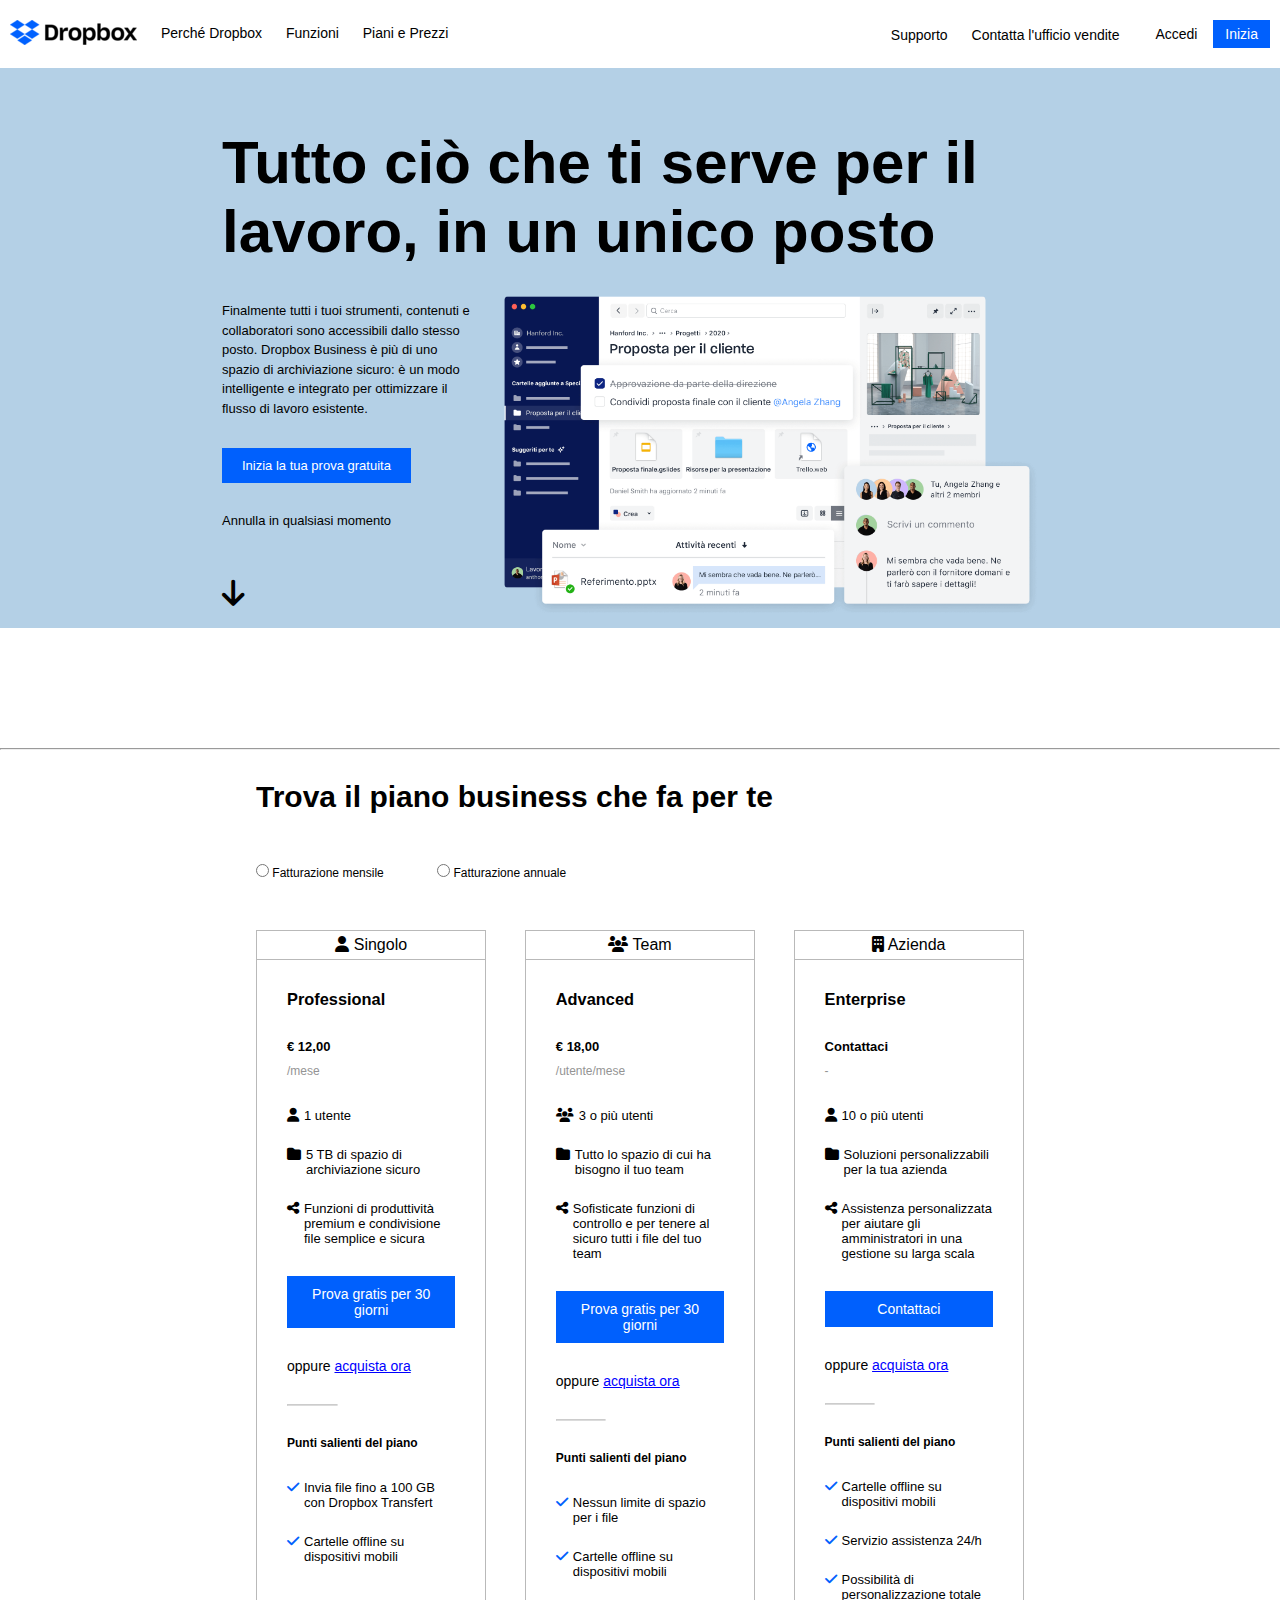
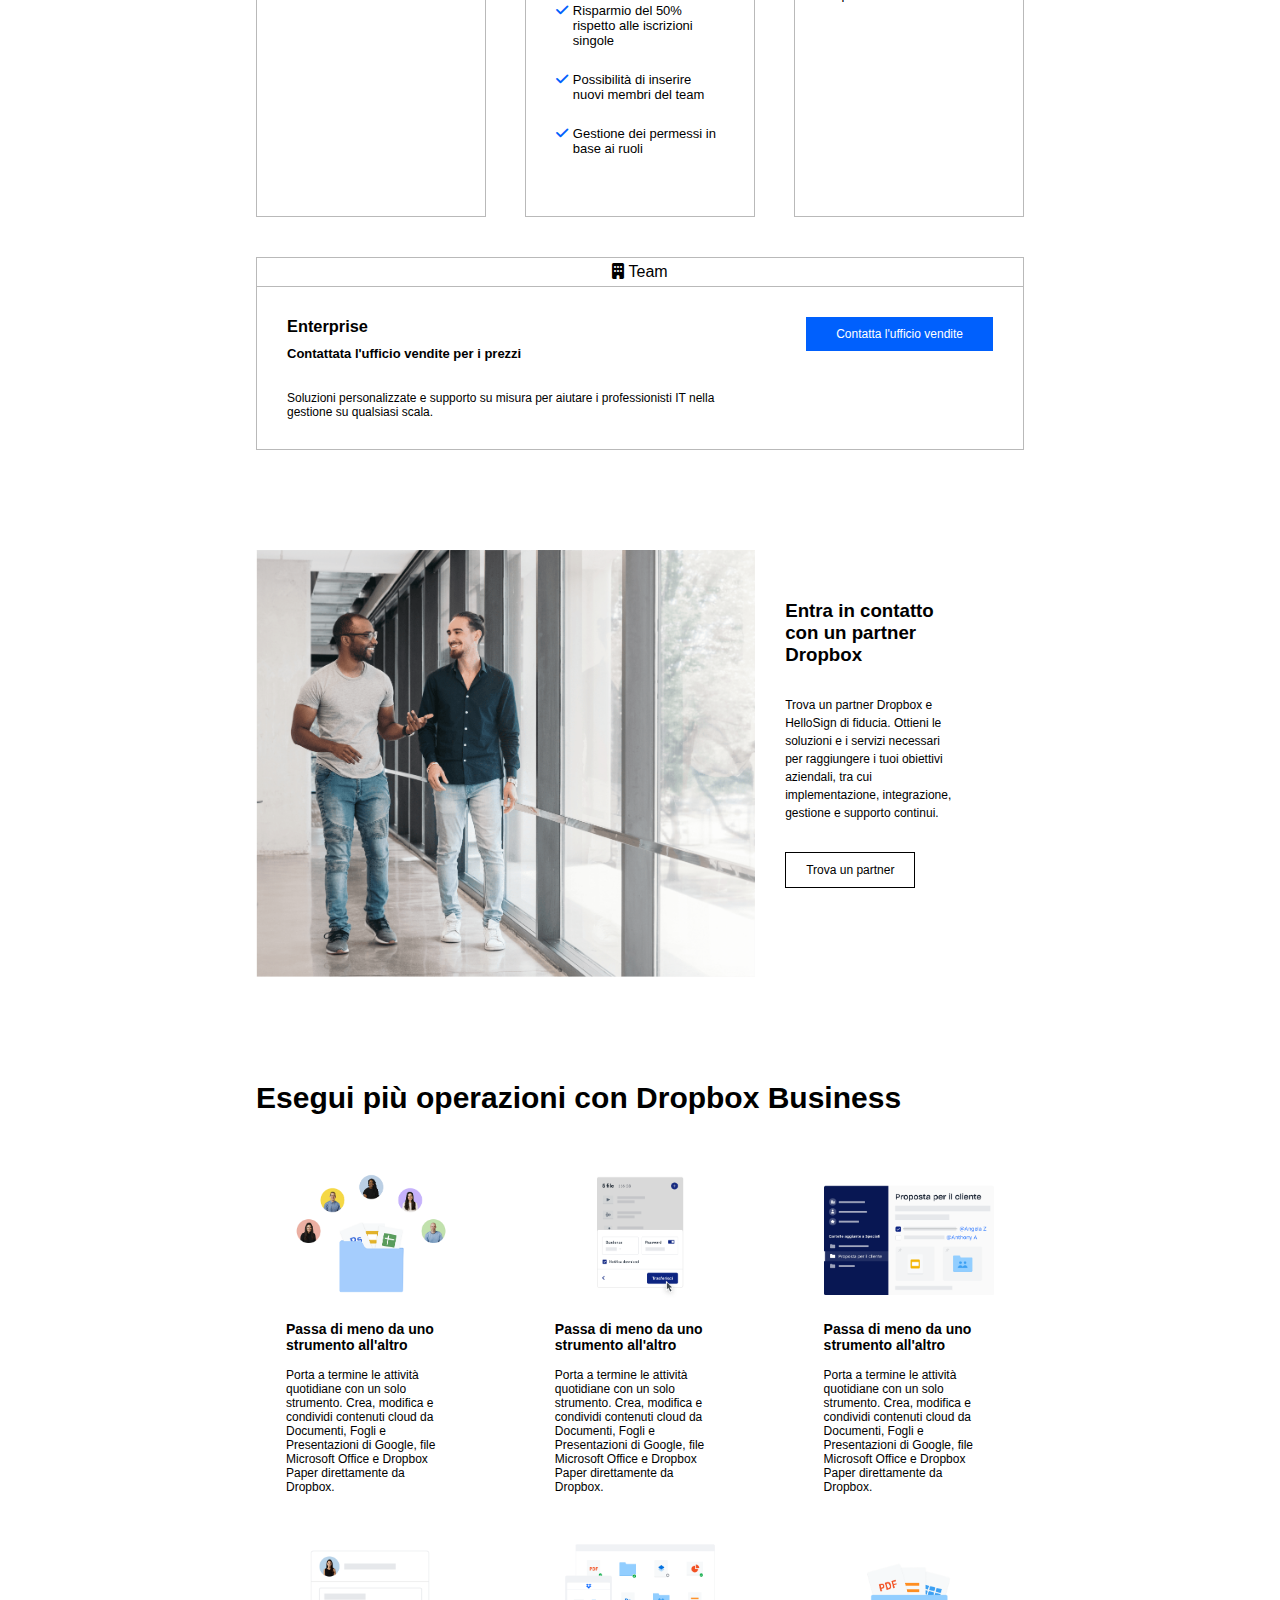
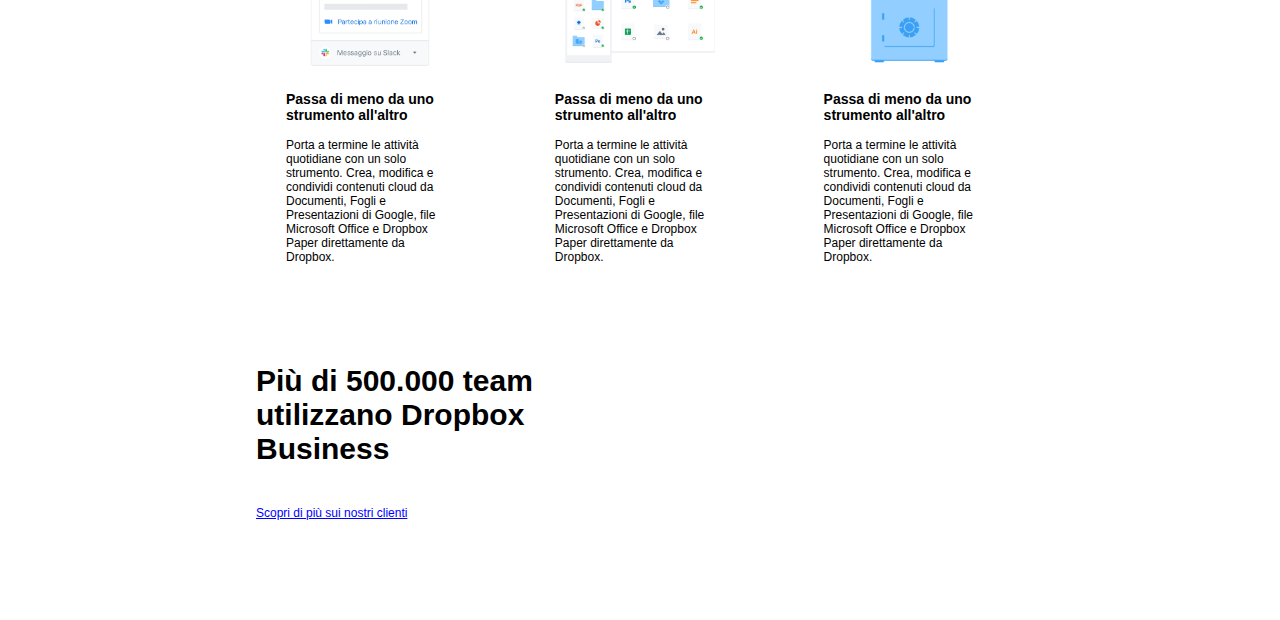
==== index.html @ 95df96d1 "[UPD] Done index main showcase bottom" ====
<!DOCTYPE html>
<html lang="en">
  <head>
    <meta charset="UTF-8">
    <meta name="viewport" content="width=device-width, initial-scale=1.0">
    <title>Dropbox</title>
    <link rel="stylesheet" href="https://cdnjs.cloudflare.com/ajax/libs/font-awesome/6.7.2/css/all.min.css" integrity="sha512-Evv84Mr4kqVGRNSgIGL/F/aIDqQb7xQ2vcrdIwxfjThSH8CSR7PBEakCr51Ck+w+/U6swU2Im1vVX0SVk9ABhg==" crossorigin="anonymous" referrerpolicy="no-referrer"/>
    <link rel="stylesheet" href="./css/style.css">
  </head>
  <body>
    <!-- header -->
    <header>
      <div class="header-content d-flex">
        <div class="col-50 py-10">
          <a href="index.html">
            <img src="./img/logo-small.png" alt="logo-small" class="v-align-middle mr-20">
          </a>
          <ul class="inline-block v-align-middle">
            <li class="mr-20"><a href="" target="_blank">Perché Dropbox</a></li>
            <li class="mr-20"><a href="" target="_blank">Funzioni</a></li>
            <li><a href="" target="_blank">Piani e Prezzi</a></li>
          </ul>
        </div>
        <div class="col-50 py-10 text-end">
          <ul class="inline-block v-align-middle">
            <li><a href="" target="_blank">Supporto</a></li>
            <li class="ml-20"><a href="" target="_blank">Contatta l'ufficio vendite</a></li>
          </ul>
          <div class="btn-header ml-20 inline-block v-align-middle">
            <a href="">Accedi</a>
          </div>
          <div class="btn-header bg-blue inline-block v-align-middle">
            <a href="" class="bg-blue">Inizia</a>
          </div>
        </div>
      </div>
    </header>
    <!-- main -->
    <main>
      <!-- jumbo -->
      <div id="jumbotron">
        <div class="container-jumbo">
          <h1>Tutto ciò che ti serve per il lavoro, in un unico posto</h1>
          <div class="d-flex">  
            <div class="col-30 pt-30">
              <div class="content-jumbo">
                <p>Finalmente tutti i tuoi strumenti, contenuti e collaboratori sono accessibili dallo stesso posto. Dropbox Business è più di uno spazio di archiviazione sicuro: è un modo intelligente e integrato per ottimizzare il flusso di lavoro esistente.</p>
                <div class="btn bg-blue my-30 inline-block">
                  <a href="" class="bg-blue">Inizia la tua prova gratuita</a>
                </div>
                <div>Annulla in qualsiasi momento</div>
                <i class="fa-solid fa-arrow-down jumbo-arrow my-30"></i>
              </div>
            </div>
            <div class="col-70 pt-30">
              <img src="./img/jumbo.png" alt="jumbo">
            </div>
          </div>
        </div>
      </div>
      <div class="hr-style">
        <hr>
      </div>
      <!-- business plannings -->
      <div class="container">
        <h2 id="plan-title">Trova il piano business che fa per te</h2>
          <div class="plan-buttons">
            <input type="radio"> <span class="mr-50"> Fatturazione mensile</span>
            <input type="radio"> <span> Fatturazione annuale</span>
          </div>
        <div class="d-flex justify-content-between">
          <!-- 1st card -->
          <div class="col-30 plan-card">
            <div class="plan-card-title">
              <i class="fa-solid fa-user"></i> Singolo
            </div>
            <div class="plan-card-content p-30">
              <h3>Professional</h3>
              <div class="price">&euro; 12,00</div>
              <div class="recurring">/mese</div>
              <ul>
                <li class="d-flex">
                  <i class="fa-solid fa-user"></i>
                  <span class="ml-5">1 utente</span>
                </li>
                <li class="d-flex">
                  <i class="fa-solid fa-folder"></i>
                  <span class="ml-5">5 TB di spazio di archiviazione sicuro</span>
                </li>
                <li class="d-flex">
                  <i class="fa-solid fa-share-nodes"></i>
                  <span class="ml-5">Funzioni di produttività premium e condivisione file semplice e sicura</span>
                </li>
              </ul>
              <div class="btn bg-blue text-center">
                <a href="" class="bg-blue">Prova gratis per 30 giorni</a>
              </div>
              <div class="buy-now">
                oppure <a href="" class="unstyled">acquista ora</a>
              </div>
              <hr class="col-30">
              <h4>Punti salienti del piano</h4>
              <ul>
                <li>
                  <div class="d-flex">
                    <i class="fa-solid fa-check color-blue"></i>
                    <span class="ml-5">Invia file fino a 100 GB con Dropbox Transfert</span>
                  </div>
                </li>
                <li>
                  <div class="d-flex">
                    <i class="fa-solid fa-check color-blue"></i>
                    <span class="ml-5">Cartelle offline su dispositivi mobili</span>
                  </div>
                </li>
                <li>
                  <div class="d-flex plan-info-hidden">
                    <i class="fa-solid fa-check color-blue"></i>
                    <span class="ml-5">lorem ispum dolor</span>
                  </div>
                </li>
                <li>
                  <div class="d-flex plan-info-hidden">
                    <i class="fa-solid fa-check color-blue"></i>
                    <span class="ml-5">lorem ispum dolor</span>
                  </div>
                </li>
                <li>
                  <div class="d-flex plan-info-hidden">
                    <i class="fa-solid fa-check color-blue"></i>
                    <span class="ml-5">lorem ispum dolor</span>
                  </div>
                </li>
              </ul>
            </div>
          </div>
          <!-- 2nd card -->
          <div class="col-30 plan-card">
            <div class="plan-card-title">
              <i class="fa-solid fa-users"></i> Team
            </div>
            <div class="plan-card-content p-30">
              <h3>Advanced</h3>
              <div class="price">&euro; 18,00</div>
              <div class="recurring">/utente/mese</div>
              <ul>
                <li class="d-flex">
                  <i class="fa-solid fa-users"></i>
                  <span class="ml-5">3 o più utenti</span>
                </li>
                <li class="d-flex">
                  <i class="fa-solid fa-folder"></i>
                  <span class="ml-5">Tutto lo spazio di cui ha bisogno il tuo team</span>
                </li>
                <li class="d-flex">
                  <i class="fa-solid fa-share-nodes"></i>
                  <span class="ml-5">Sofisticate funzioni di controllo e per tenere al sicuro tutti i file del tuo team</span>
                </li>
              </ul>
              <div class="btn bg-blue text-center">
                <a href="" class="bg-blue">Prova gratis per 30 giorni</a>
              </div>
              <div class="buy-now">
                oppure <a href="" class="unstyled">acquista ora</a>
              </div>
              <hr class="col-30">
              <h4>Punti salienti del piano</h4>
              <ul>
                <li>
                  <div class="d-flex">
                    <i class="fa-solid fa-check color-blue"></i>
                    <span class="ml-5">Nessun limite di spazio per i file</span>
                  </div>
                </li>
                <li>
                  <div class="d-flex">
                    <i class="fa-solid fa-check color-blue"></i>
                    <span class="ml-5">Cartelle offline su dispositivi mobili</span>
                  </div>
                </li>
                <li>
                  <div class="d-flex">
                    <i class="fa-solid fa-check color-blue"></i>
                    <span class="ml-5">Risparmio del 50% rispetto alle iscrizioni singole</span>
                  </div>
                </li>
                <li>
                  <div class="d-flex">
                    <i class="fa-solid fa-check color-blue"></i>
                    <span class="ml-5">Possibilità di inserire nuovi membri del team</span>
                  </div>
                </li>
                <li>
                  <div class="d-flex">
                    <i class="fa-solid fa-check color-blue"></i>
                    <span class="ml-5">Gestione dei permessi in base ai ruoli</span>
                  </div>
                </li>
              </ul>
            </div>
          </div>
          <!-- 3rd card -->
          <div class="col-30 plan-card">
            <div class="plan-card-title">
              <i class="fa-solid fa-building"></i> Azienda
            </div>
            <div class="plan-card-content p-30">
              <h3>Enterprise</h3>
              <div class="price">Contattaci</div>
              <div class="recurring">-</div>
              <ul>
                <li class="d-flex">
                  <i class="fa-solid fa-user"></i>
                  <span class="ml-5">10 o più utenti</span>
                </li>
                <li class="d-flex">
                  <i class="fa-solid fa-folder"></i>
                  <span class="ml-5">Soluzioni personalizzabili per la tua azienda</span>
                </li>
                <li class="d-flex">
                  <i class="fa-solid fa-share-nodes"></i>
                  <span class="ml-5">Assistenza personalizzata per aiutare gli amministratori in una gestione su larga scala</span>
                </li>
              </ul>
              <div class="btn bg-blue text-center">
                <a href="" class="bg-blue">Contattaci</a>
              </div>
              <div class="buy-now">
                oppure <a href="" class="unstyled">acquista ora</a>
              </div>
              <hr class="col-30">
              <h4>Punti salienti del piano</h4>
              <ul>
                <li>
                  <div class="d-flex">
                    <i class="fa-solid fa-check color-blue"></i>
                    <span class="ml-5">Cartelle offline su dispositivi mobili</span>
                  </div>
                </li>
                <li>
                  <div class="d-flex">
                    <i class="fa-solid fa-check color-blue"></i>
                    <span class="ml-5">Servizio assistenza 24/h</span>
                  </div>
                </li>
                <li>
                  <div class="d-flex">
                    <i class="fa-solid fa-check color-blue"></i>
                    <span class="ml-5">Possibilità di personalizzazione totale</span>
                  </div>
                </li>
                <li>
                  <div class="d-flex plan-info-hidden">
                    <i class="fa-solid fa-check color-blue"></i>
                    <span class="ml-5">lorem ispum dolor</span>
                  </div>
                </li>
                <li>
                  <div class="d-flex plan-info-hidden">
                    <i class="fa-solid fa-check color-blue"></i>
                    <span class="ml-5">lorem ispum dolor</span>
                  </div>
                </li>
              </ul>
            </div>
          </div>
        </div>
        <!-- bottom card -->
        <div class="col-100 plan-card mt-40">
          <div class="plan-card-title">
            <i class="fa-solid fa-building"></i> Team
          </div>
          <div class="plan-card-content">
            <div class="d-flex justify-content-between">
              <div class="col-70">
                <div class="plan-card-content p-30">
                  <h3  id="enterprise">Enterprise</h3>
                  <div class="price">Contattata l'ufficio vendite per i prezzi</div>
                  <p id="enterprise-text">Soluzioni personalizzate e supporto su misura per aiutare i professionisti IT nella gestione su qualsiasi scala.</p>
                </div>
              </div>
              <div class="text-end">
                <div class="btn bg-blue text-center inline-block"  id="enterprise-btn">
                  <a href="" class="bg-blue">Contatta l'ufficio vendite</a>
                </div>
              </div>
            </div>
          </div>
        </div> 
      </div>
      <!-- partnership board -->
      <div class="container">
        <div class="col-100 my-100 d-flex">
          <div class="col-70">
            <img src="./img/partner.png" alt="partner">
          </div>
          <div class="col-30 pt-50 p-30">
            <h3>Entra in contatto con un partner Dropbox</h3>
            <p class="my-30 font-12 line-1dot5">Trova un partner Dropbox e HelloSign di fiducia. Ottieni le soluzioni e i servizi necessari per raggiungere i tuoi obiettivi aziendali, tra cui implementazione, integrazione, gestione e supporto continui.</p>
            <div class="btn bg-blue font-12 text-center inline-block"  id="partner-btn">
              <a href="">Trova un partner</a>
            </div>
          </div>
        </div>
      </div>
      <!-- showcase -->
      <div class="container">
        <h2 class="my-50 font-30">Esegui più operazioni con Dropbox Business</h2>
        <div class="d-flex flex-wrap justify-content-between gap-y">
          <!-- showcase card 1 -->
          <div class="col-30 py-20 px-30">
            <img src="./img/business-feature-switching-tools.png" alt="tools" class="col-100">
            <h3 class="font-14 my-15">Passa di meno da uno strumento all'altro</h3>
            <p class="font-12">Porta a termine le attività quotidiane con un solo strumento. Crea, modifica e condividi contenuti cloud da Documenti, Fogli e Presentazioni di Google, file Microsoft Office e Dropbox Paper direttamente da Dropbox.</p>
          </div>
          <!-- showcase card 2 -->
          <div class="col-30 py-20 px-30">
            <img src="./img/business-feature-send-files-it.png" alt="tools" class="col-100">
            <h3 class="font-14 my-15">Passa di meno da uno strumento all'altro</h3>
            <p class="font-12">Porta a termine le attività quotidiane con un solo strumento. Crea, modifica e condividi contenuti cloud da Documenti, Fogli e Presentazioni di Google, file Microsoft Office e Dropbox Paper direttamente da Dropbox.</p>
          </div>
          <!--showcase card 3  -->
          <div class="col-30 py-20 px-30">
            <img src="./img/business-feature-coordinate-it.png" alt="tools" class="col-100">
            <h3 class="font-14 my-15">Passa di meno da uno strumento all'altro</h3>
            <p class="font-12">Porta a termine le attività quotidiane con un solo strumento. Crea, modifica e condividi contenuti cloud da Documenti, Fogli e Presentazioni di Google, file Microsoft Office e Dropbox Paper direttamente da Dropbox.</p>
          </div>
          <!-- showcase card 4 -->
          <div class="col-30 py-20 px-30">
            <img src="./img/business-feature-integrations-it.png" alt="tools" class="col-100">
            <h3 class="font-14 my-15">Passa di meno da uno strumento all'altro</h3>
            <p class="font-12">Porta a termine le attività quotidiane con un solo strumento. Crea, modifica e condividi contenuti cloud da Documenti, Fogli e Presentazioni di Google, file Microsoft Office e Dropbox Paper direttamente da Dropbox.</p>
          </div>
          <!-- showcase card 5  -->
          <div class="col-30 py-20 px-30">
            <img src="./img/business-feature-multi-device.png" alt="tools" class="col-100">
            <h3 class="font-14 my-15">Passa di meno da uno strumento all'altro</h3>
            <p class="font-12">Porta a termine le attività quotidiane con un solo strumento. Crea, modifica e condividi contenuti cloud da Documenti, Fogli e Presentazioni di Google, file Microsoft Office e Dropbox Paper direttamente da Dropbox.</p>
          </div>
          <!-- showcase card 6  -->
          <div class="col-30 py-20 px-30">
            <img src="./img/business-feature-security.png" alt="tools" class="col-100">
            <h3 class="font-14 my-15">Passa di meno da uno strumento all'altro</h3>
            <p class="font-12">Porta a termine le attività quotidiane con un solo strumento. Crea, modifica e condividi contenuti cloud da Documenti, Fogli e Presentazioni di Google, file Microsoft Office e Dropbox Paper direttamente da Dropbox.</p>
          </div> 
        </div>
        <!-- showcase bottom -->
        <h2 class="mt-100 font-30 col-50">Più di 500.000 team utilizzano Dropbox Business</h2>
        <div class="font-12 mt-40 mb-100">
          <a href="" class="unstyled">Scopri di più sui nostri clienti</a>
        </div>
      </div> 
    </main>
  </body>
</html>
---- css/style.css ----
*{
  padding: 0;
  margin: 0;
  box-sizing: border-box;
}

/* common */
body{
  font-family: Arial, Helvetica, sans-serif;
  background-color: #fff;
}

.col-30{
  width: 30%;
}

.col-33{
  width: 33%;
}

.col-50{
  width: 50%;
}

.col-70{
  width: 65%;
}

.col-100{
  width: 100%;
}

.container{
  max-width: 60%;
  margin: 0 auto;
}

a{
  text-decoration: none;
  color: black;
}


/* utility */
.font-12{
  font-size: 12px;
}

.font-14{
  font-size: 14px;
}

.font-30{
  font-size: 30px;
}

.line-1dot5{
  line-height: 1.5;
}

.py-10{
  padding: 10px 0px;
}

.px-10{
  padding: 0px 30px;
}

.py-20{
  padding: 20px 0px;
}

.px-30{
  padding: 0px 30px;
}

.pt-30{
  padding-top: 30px;
}

.p-30{
  padding: 30px;
}

.pt-50{
  padding-top: 50px;
}

.ml-5{
  margin-left: 5px;
}

.my-15{
  margin: 15px 0px;
}

.ml-20{
  margin-left: 20px;
}

.mr-20{
  margin-right: 20px;
}

.my-30{
  margin: 30px 0px;
}

.my-40{
  margin: 40px 0px;
}

.mt-40{
  margin-top: 40px;
}

.mr-50{
  margin-right: 50px;
}

.my-50{
  margin: 50px 0px;
}

.mt-100{
  margin-top: 100px;
}

.mb-100{
  margin-bottom: 100px;
}

.my-100{
  margin: 100px 0px;
}

.color-blue{
  color: #0060FD;
}

.unstyled{
  text-decoration: underline;
  color: blue;
}

.bg-blue{
  background-color: #0060FD;
  color: #fff;
}

.inline-block{
  display: inline-block;
}

.text-center{
  text-align: center;
}

.text-end{
  text-align: end;
}

.v-align-middle{
  vertical-align: middle;
}

.d-flex{
  display: flex;
}

.flex-wrap{
  flex-wrap: wrap;
}

.justify-content-between{
  justify-content: space-between;
}

.gap-y{
  gap: 40px 0px;
}

/* page content style */

/* header */
header{
  width: 100%;
  background-color: #fff;
  font-size: 14px;
  font-weight: 100;
}

.header-content{
  max-width: 100%;
  padding: 10px;
}

header ul li{
  display: inline-block;
  list-style-type: none;
  vertical-align: middle;
}

.btn-header{
  padding: 6px 12px;
}

.btn{
  padding: 10px 20px;
}

/* jumbo */
#jumbotron{
  max-width: 100%;
  height: 560px;
  background-color: #B4D0E6;
}

.container-jumbo{
  max-width: 70%;
  margin: 0 auto;
  padding: 60px 0px 0px 30px;
}

h1{
  font-size: 60px;
  font-weight: 900;
}

.content-jumbo{
  font-weight: 100;
  font-size: 13px;
}

#jumbotron p{
  margin-top: 5px;
  padding-right: 10px;
  line-height: 1.5;
}

img[alt="jumbo"]{
  width: 100%;
}

.jumbo-arrow{
  margin-top: 50px;
  font-size: 30px;
}

.hr-style{
  margin-top: 120px;
}

#jumbotron hr{
  color: #fff;
  border: 1px solid #f2f2f2;
}

/* plannings */
#plan-title{
  font-size: 30px;
  margin: 30px 0px 50px 0px;
}

.plan-buttons{
  font-size: 12px;
  font-weight: 100;
  margin-bottom: 50px;
}

.plan-card{
  border: 1px solid rgb(185, 185, 185);
}

.plan-card-title{
  border-bottom: 1px solid rgb(185, 185, 185);
  text-align: center;
  padding: 5px 10px;
  font-size: 16px;
  font-weight: 100;
}

.plan-card-content{
  font-size: 14px;
  font-weight: 100;
}

.d-flex .plan-card-content>*{
  margin-bottom: 30px;
}

.price{
  font-weight: 700;
  font-size: 13px;
}

.recurring{
  color: #949494;
  font-size: 12px;
  margin-top: -20px;
}

.plan-card-content ul li{
  list-style-type: none;
  margin: 24px 0px;
}

.plan-card-content hr{
  border-bottom: 1px solid rgb(185, 185, 185);
  opacity: 0.5;
}

.plan-card-content h4{
  font-size: 12px;
}

.plan-card-content span{
  font-size: 13px;
}

.plan-info-hidden{
  display: none;
}

#enterprise{
  margin-bottom: 10px;
}

#enterprise-btn{
  margin: 30px;
  font-size: 12px;
  padding: 10px 30px
}

#enterprise-text{
  font-size: 12px;
  margin-bottom: 0;
}

/* partnership */
img[alt=partner]{
  width: 100%;
}

#partner-btn{
  border: 1px solid black;
  background-color: transparent;
}
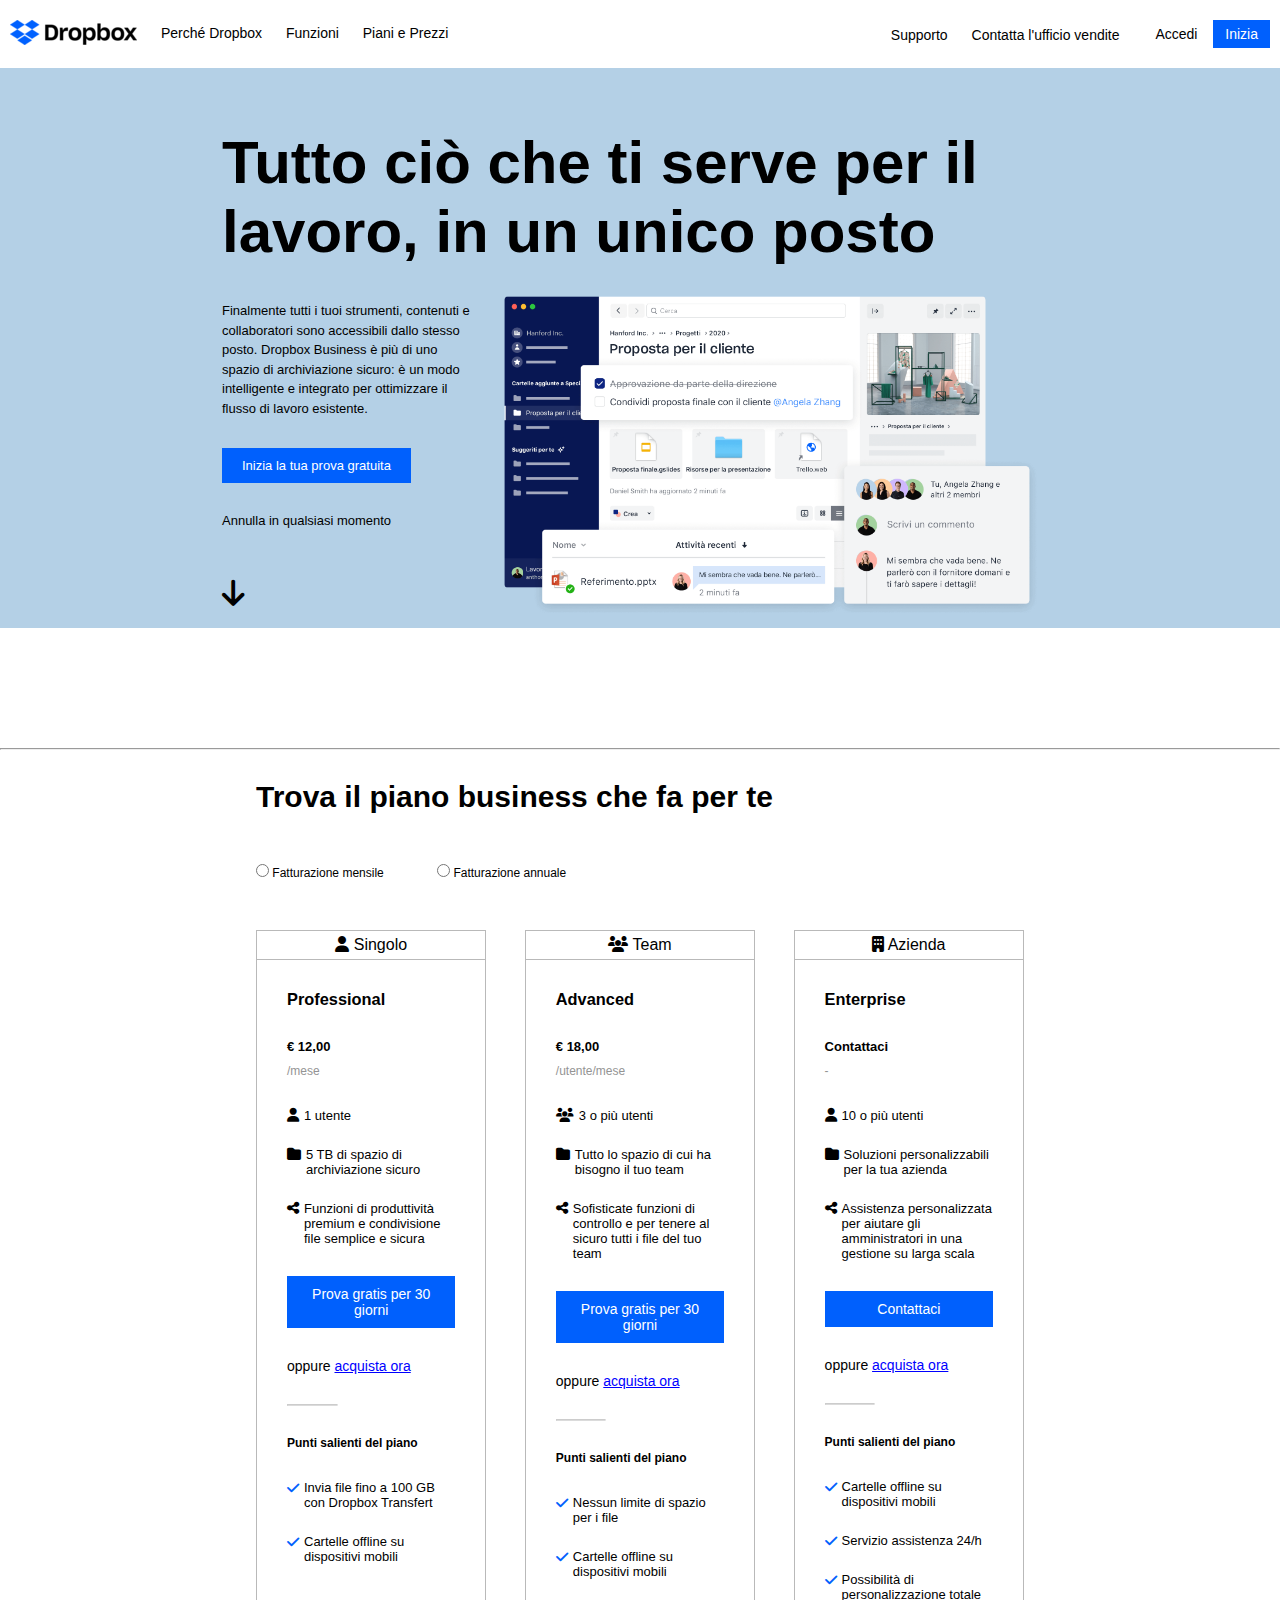
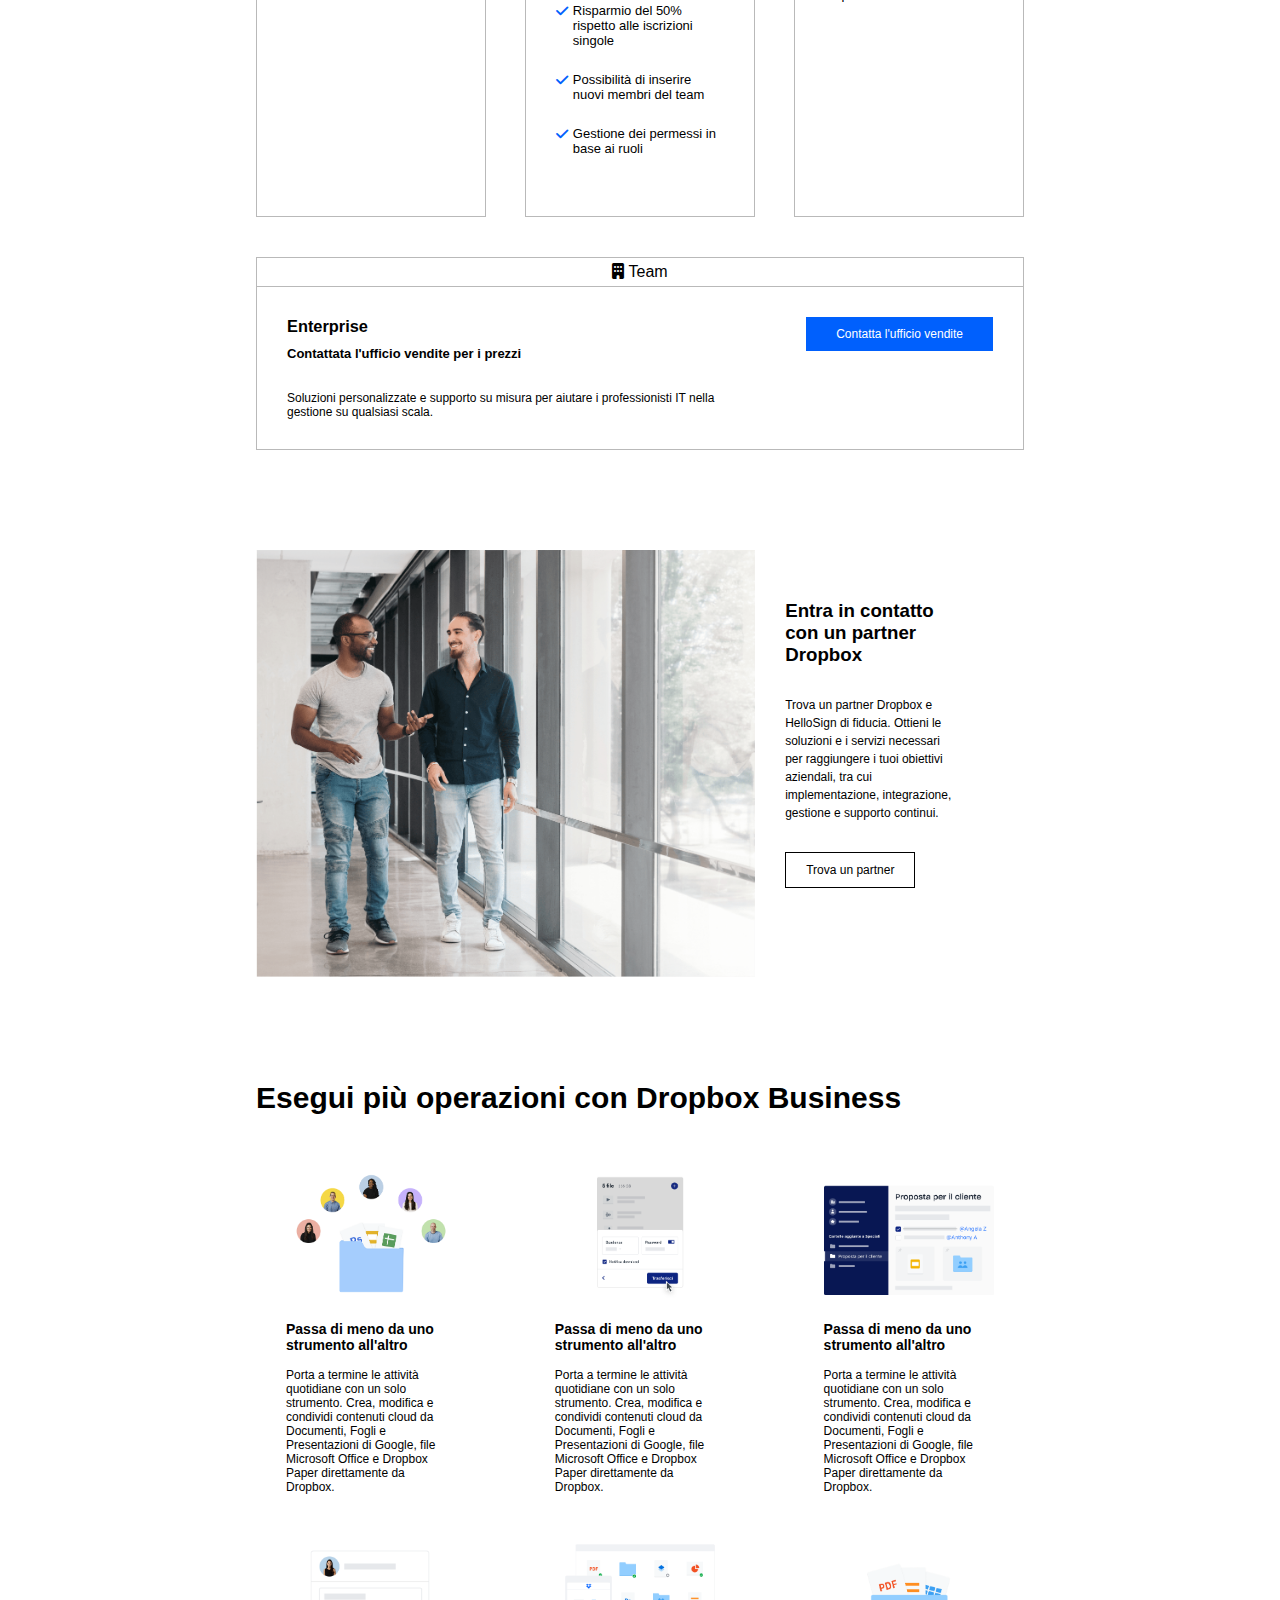
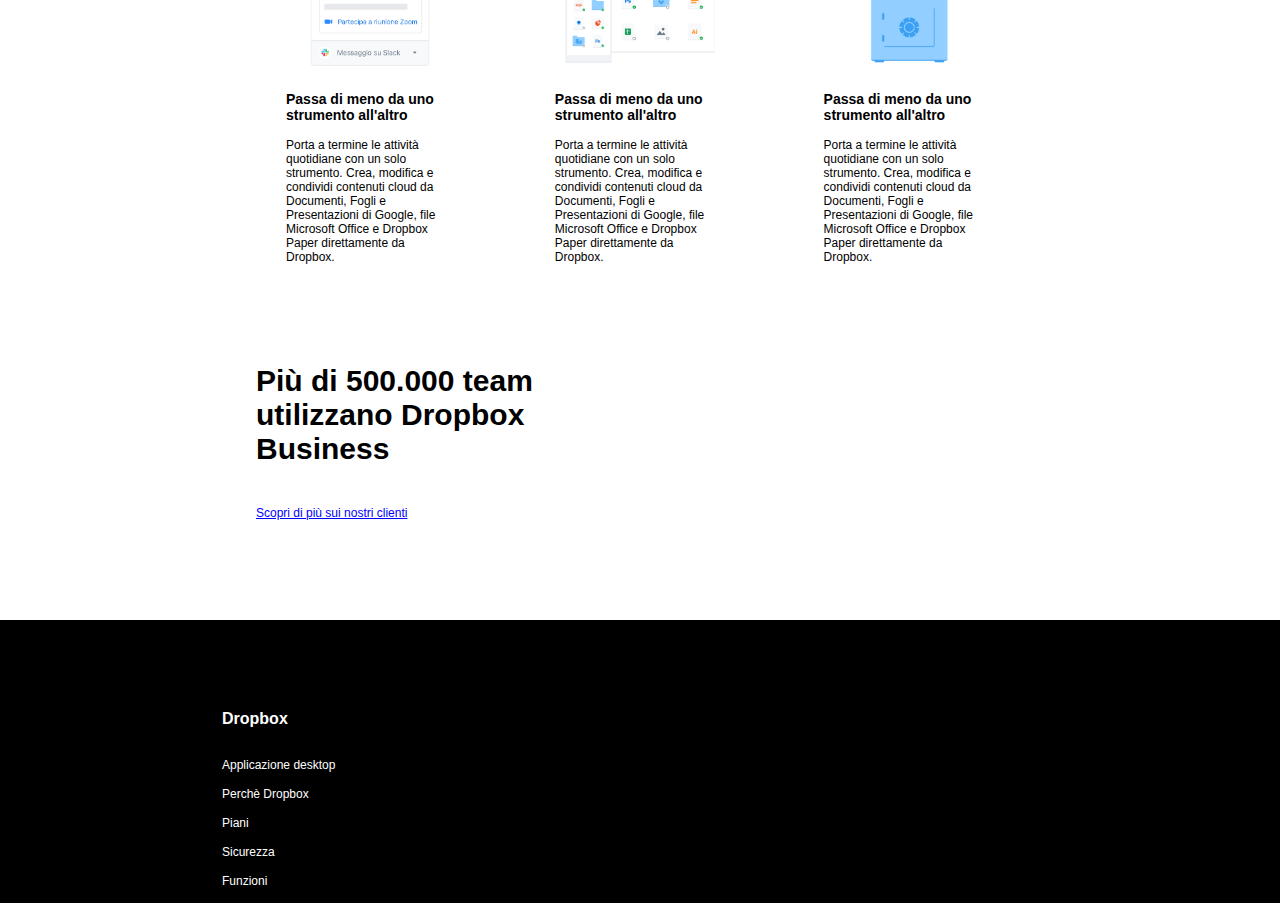
==== commit 95d0fd8a: "[UPD] Done index footer 1st column" ====
--- a/index.html
+++ b/index.html
@@ -351,5 +351,33 @@
         </div>
       </div> 
     </main>
+    <!-- footer -->
+    <footer>
+      <div class="container-jumbo">
+        <div class="d-flex justify-content-between">
+          <!-- dropbox -->
+          <div class="col-20">
+            <h4 class="my-30">Dropbox</h4>
+            <ul class="font-12">
+              <li>
+                <a href="">Applicazione desktop</a>
+              </li>
+              <li>
+                <a href="">Perchè Dropbox</a>
+              </li>
+              <li>
+                <a href="">Piani</a>
+              </li>
+              <li>
+                <a href="">Sicurezza</a>
+              </li>
+              <li>
+                <a href="">Funzioni</a>
+              </li>
+            </ul>
+          </div>
+        </div>
+      </div>
+    </footer> 
   </body>
 </html>--- a/css/style.css
+++ b/css/style.css
@@ -10,6 +10,10 @@
   background-color: #fff;
 }
 
+.col-20{
+  width: 20%;
+}
+
 .col-30{
   width: 30%;
 }
@@ -40,6 +44,13 @@
   color: black;
 }
 
+li{
+  list-style-type: none;
+}
+
+.fa-check{
+  padding-top: 1px;
+}
 
 /* utility */
 .font-12{
@@ -197,7 +208,6 @@
 
 header ul li{
   display: inline-block;
-  list-style-type: none;
   vertical-align: middle;
 }
 
@@ -346,3 +356,17 @@
   border: 1px solid black;
   background-color: transparent;
 }
+
+/* footer */
+footer{
+  background-color: #000;
+  color: #fff;
+}
+
+footer ul li{
+  margin: 15px 0px;
+}
+
+footer a{
+  color: #fff;
+}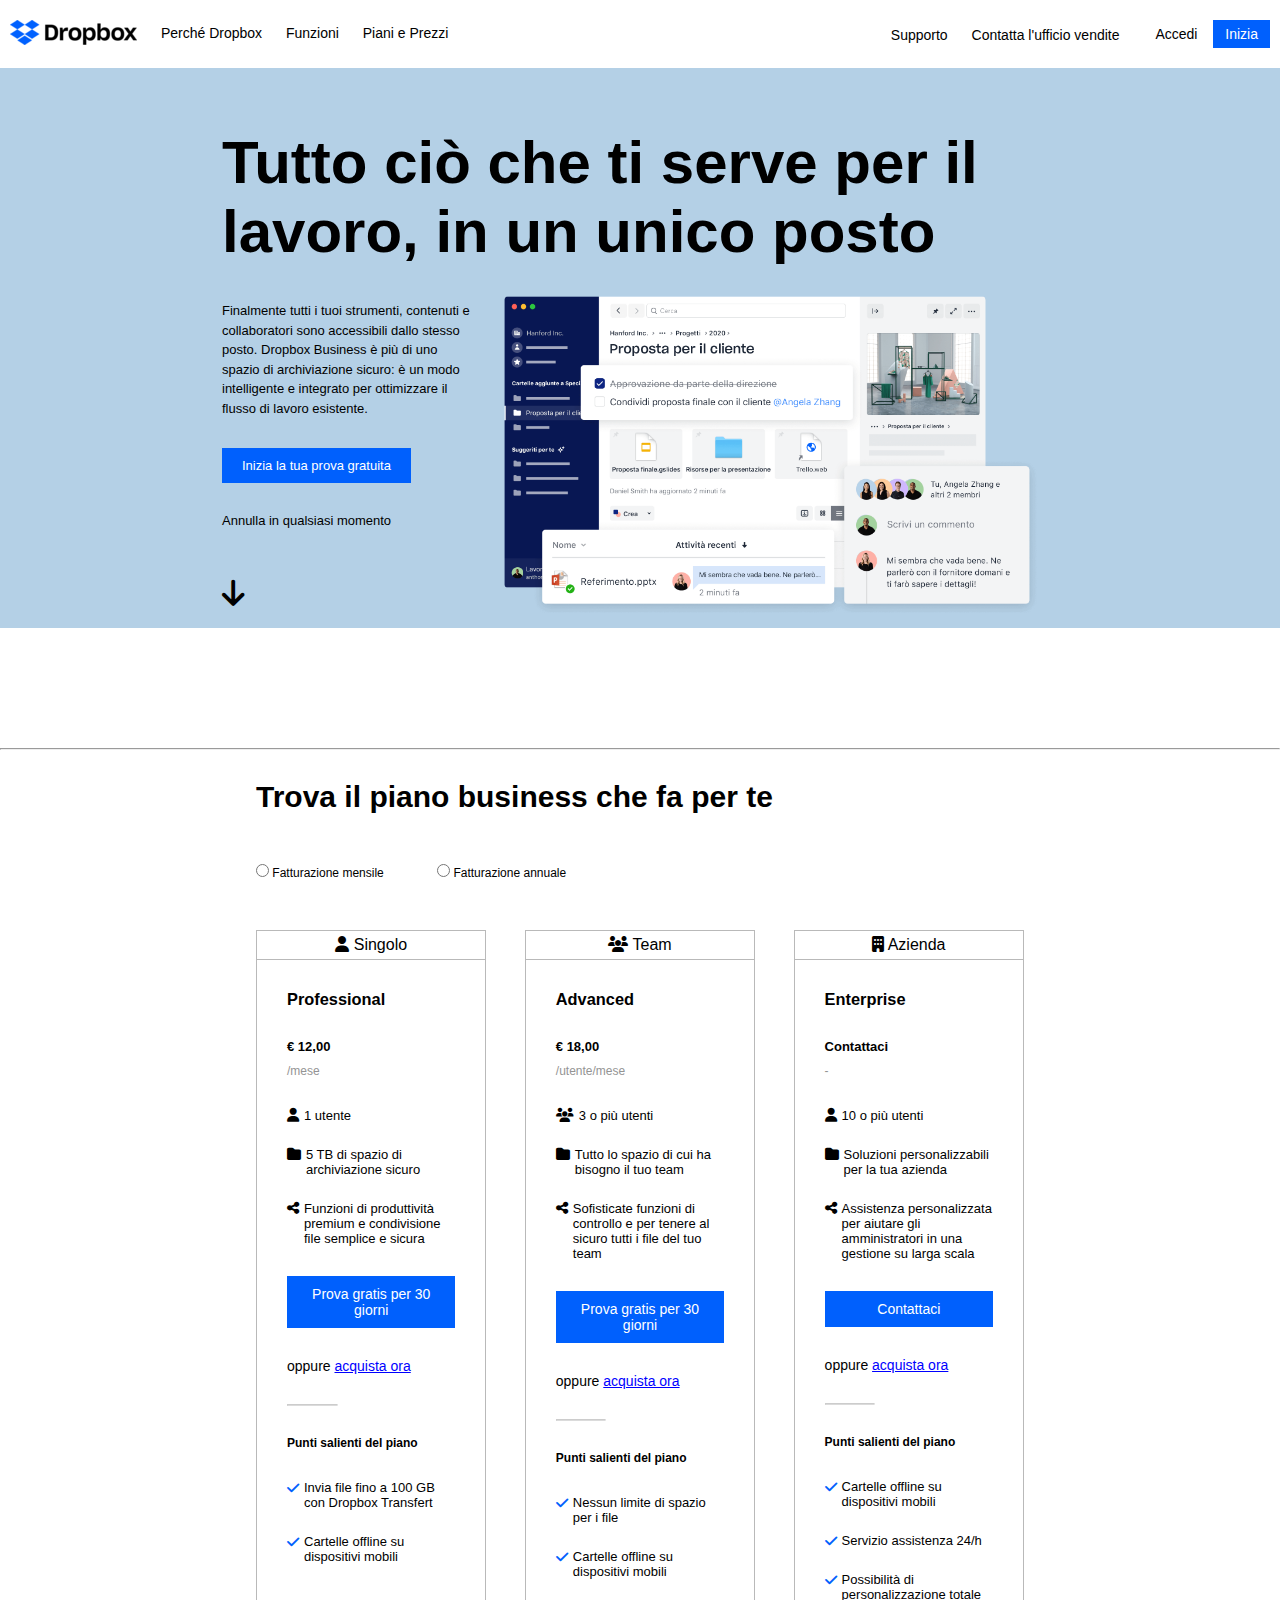
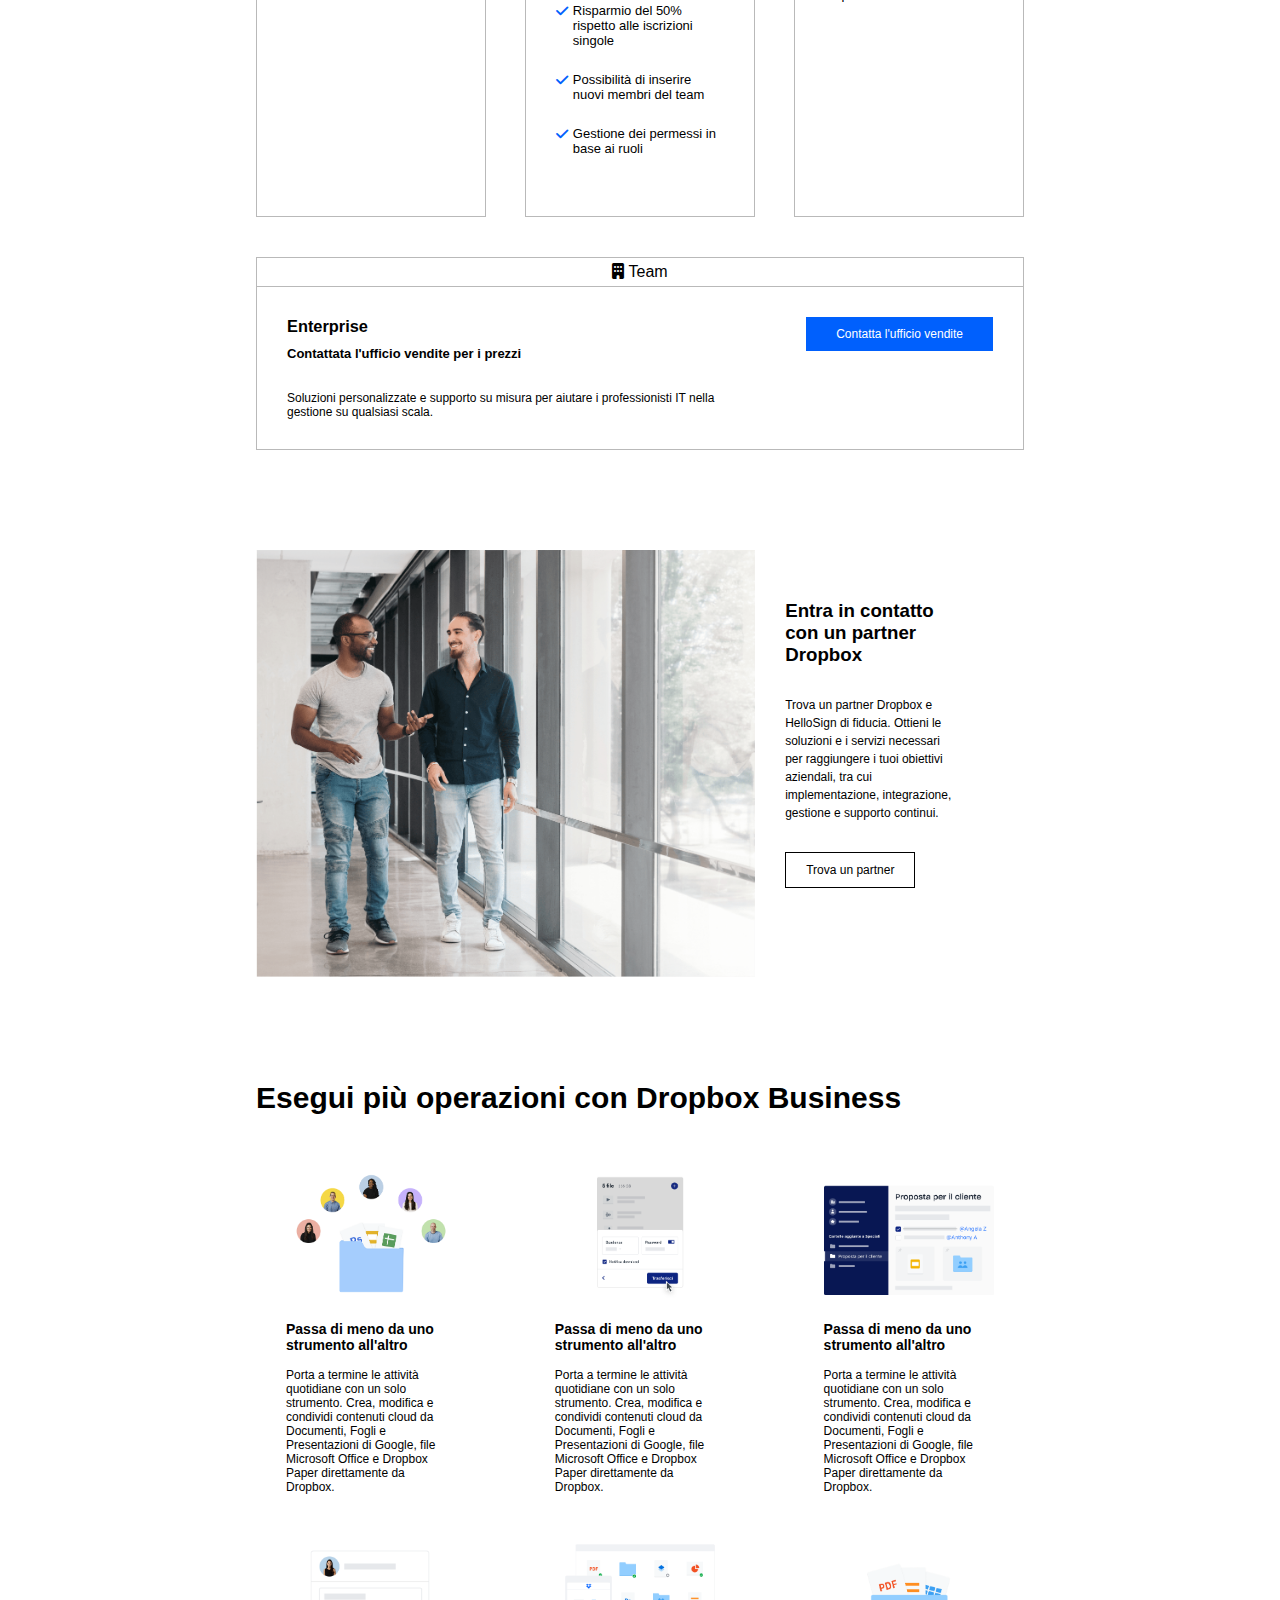
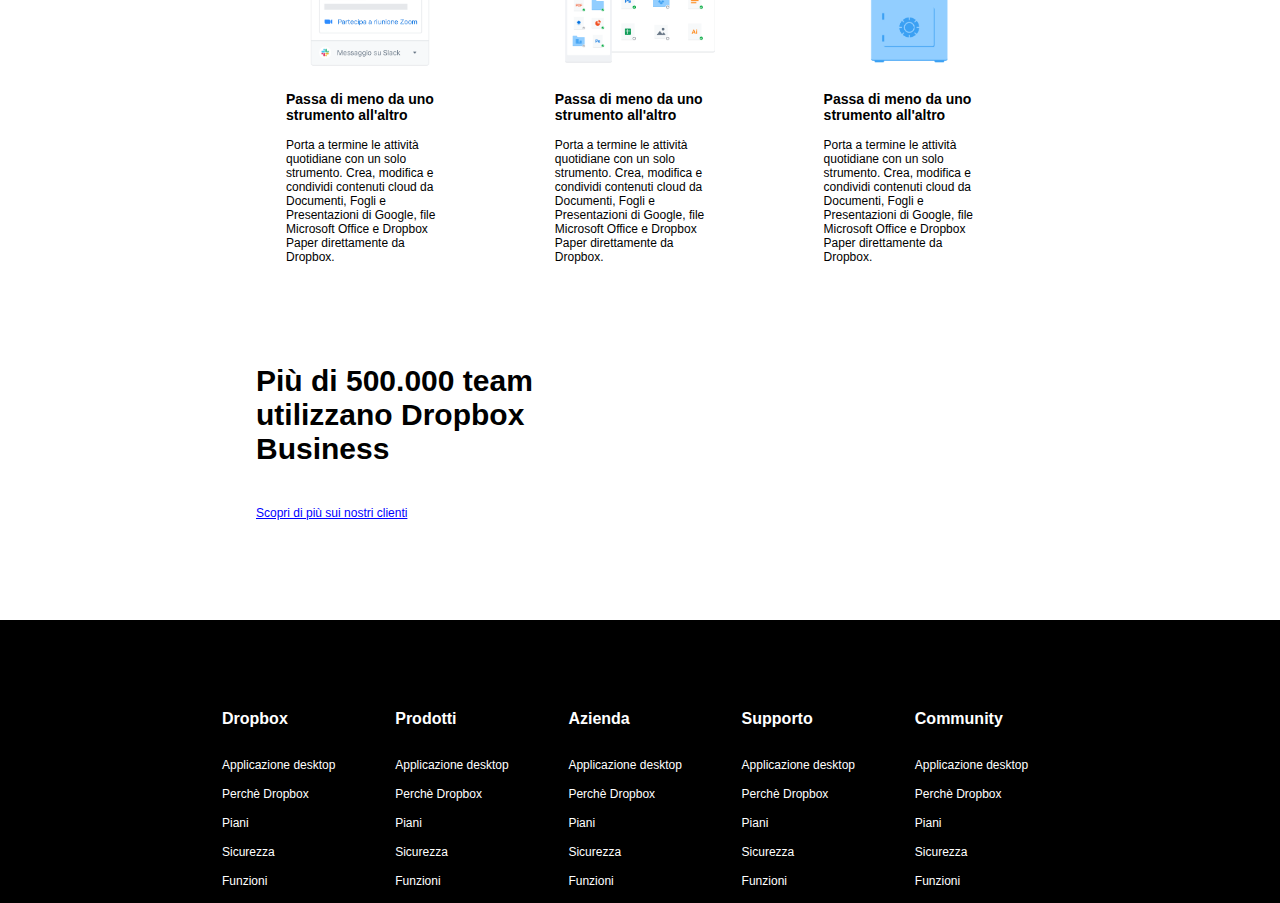
==== commit cd70ab7e: "[UPD] Done index footer all columns" ====
--- a/index.html
+++ b/index.html
@@ -376,6 +376,90 @@
               </li>
             </ul>
           </div>
+          <!-- prodotti -->
+          <div class="col-20">
+            <h4 class="my-30">Prodotti</h4>
+            <ul class="font-12">
+              <li>
+                <a href="">Applicazione desktop</a>
+              </li>
+              <li>
+                <a href="">Perchè Dropbox</a>
+              </li>
+              <li>
+                <a href="">Piani</a>
+              </li>
+              <li>
+                <a href="">Sicurezza</a>
+              </li>
+              <li>
+                <a href="">Funzioni</a>
+              </li>
+            </ul>
+          </div>
+          <!-- azienda -->
+          <div class="col-20">
+            <h4 class="my-30">Azienda</h4>
+            <ul class="font-12">
+              <li>
+                <a href="">Applicazione desktop</a>
+              </li>
+              <li>
+                <a href="">Perchè Dropbox</a>
+              </li>
+              <li>
+                <a href="">Piani</a>
+              </li>
+              <li>
+                <a href="">Sicurezza</a>
+              </li>
+              <li>
+                <a href="">Funzioni</a>
+              </li>
+            </ul>
+          </div>
+          <!-- supporto -->
+          <div class="col-20">
+            <h4 class="my-30">Supporto</h4>
+            <ul class="font-12">
+              <li>
+                <a href="">Applicazione desktop</a>
+              </li>
+              <li>
+                <a href="">Perchè Dropbox</a>
+              </li>
+              <li>
+                <a href="">Piani</a>
+              </li>
+              <li>
+                <a href="">Sicurezza</a>
+              </li>
+              <li>
+                <a href="">Funzioni</a>
+              </li>
+            </ul>
+          </div>
+          <!-- community -->
+          <div class="col-20">
+            <h4 class="my-30">Community</h4>
+            <ul class="font-12">
+              <li>
+                <a href="">Applicazione desktop</a>
+              </li>
+              <li>
+                <a href="">Perchè Dropbox</a>
+              </li>
+              <li>
+                <a href="">Piani</a>
+              </li>
+              <li>
+                <a href="">Sicurezza</a>
+              </li>
+              <li>
+                <a href="">Funzioni</a>
+              </li>
+            </ul>
+          </div>
         </div>
       </div>
     </footer> 
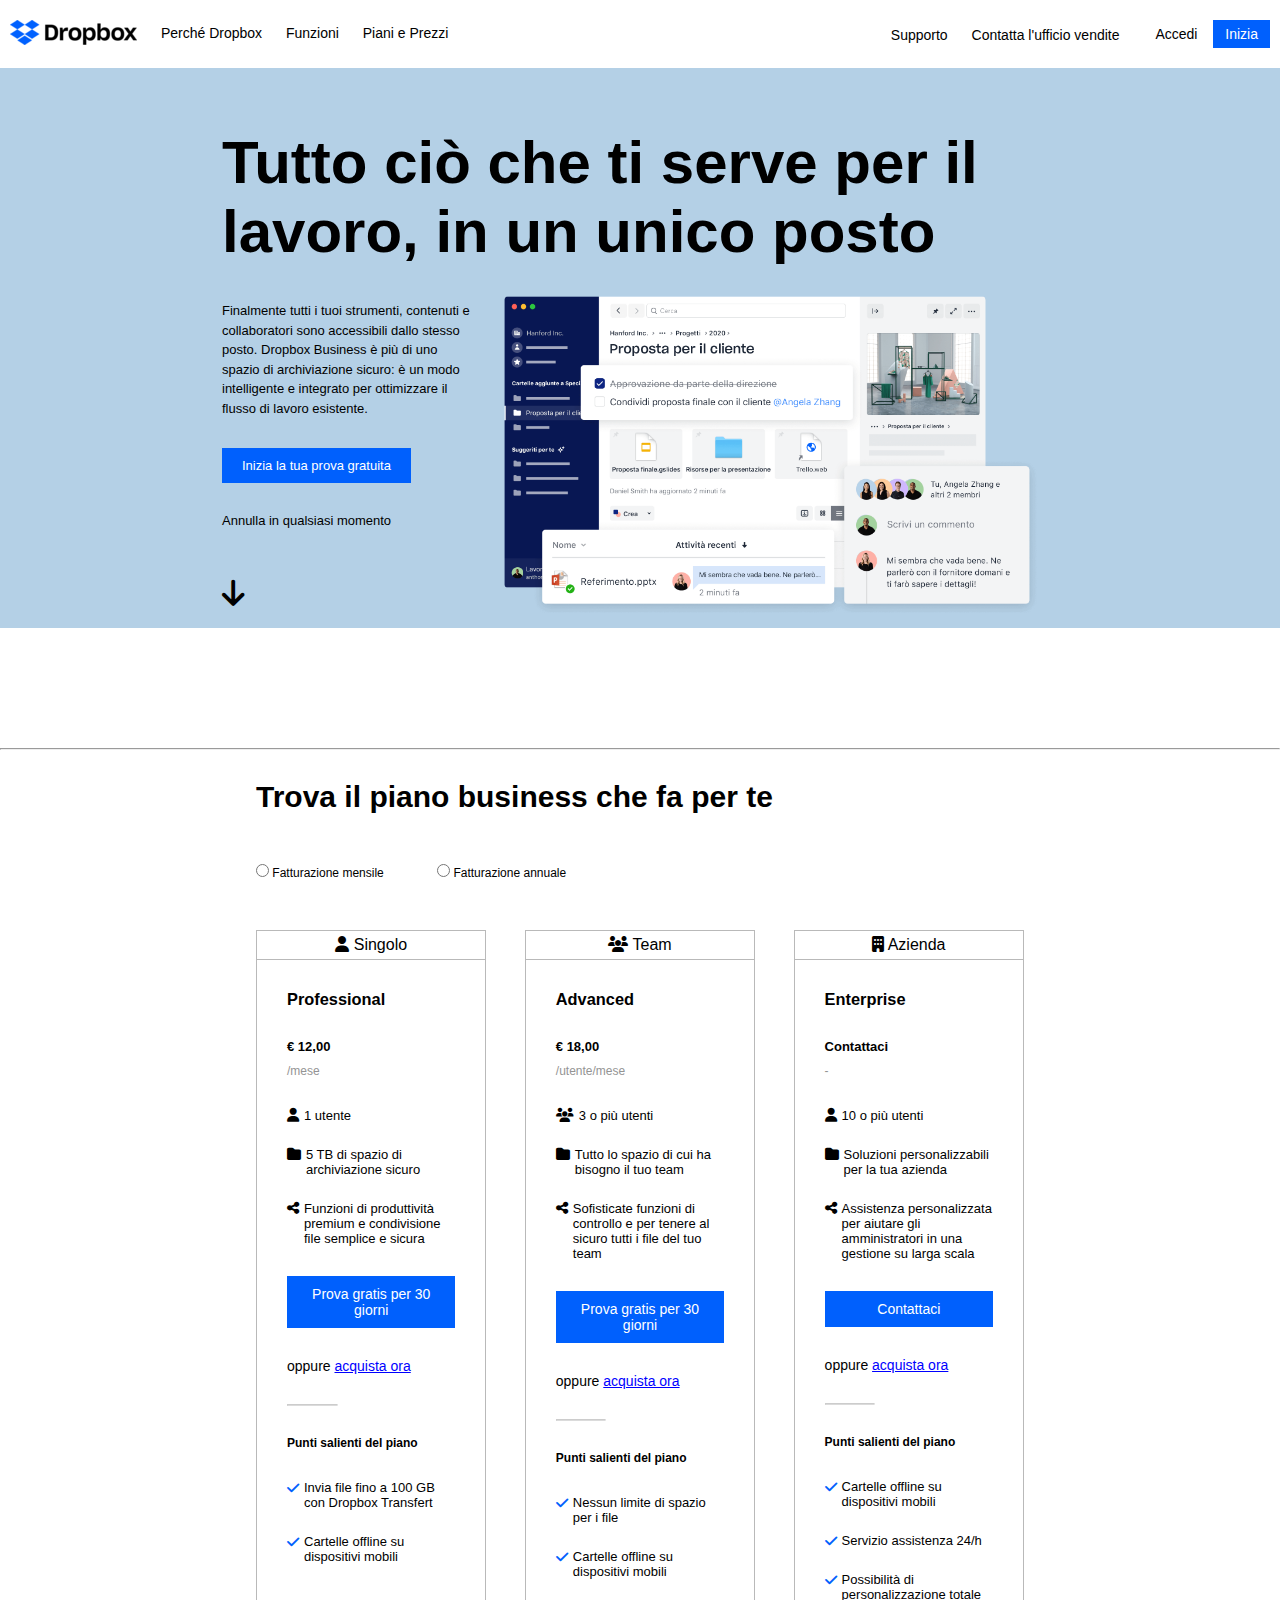
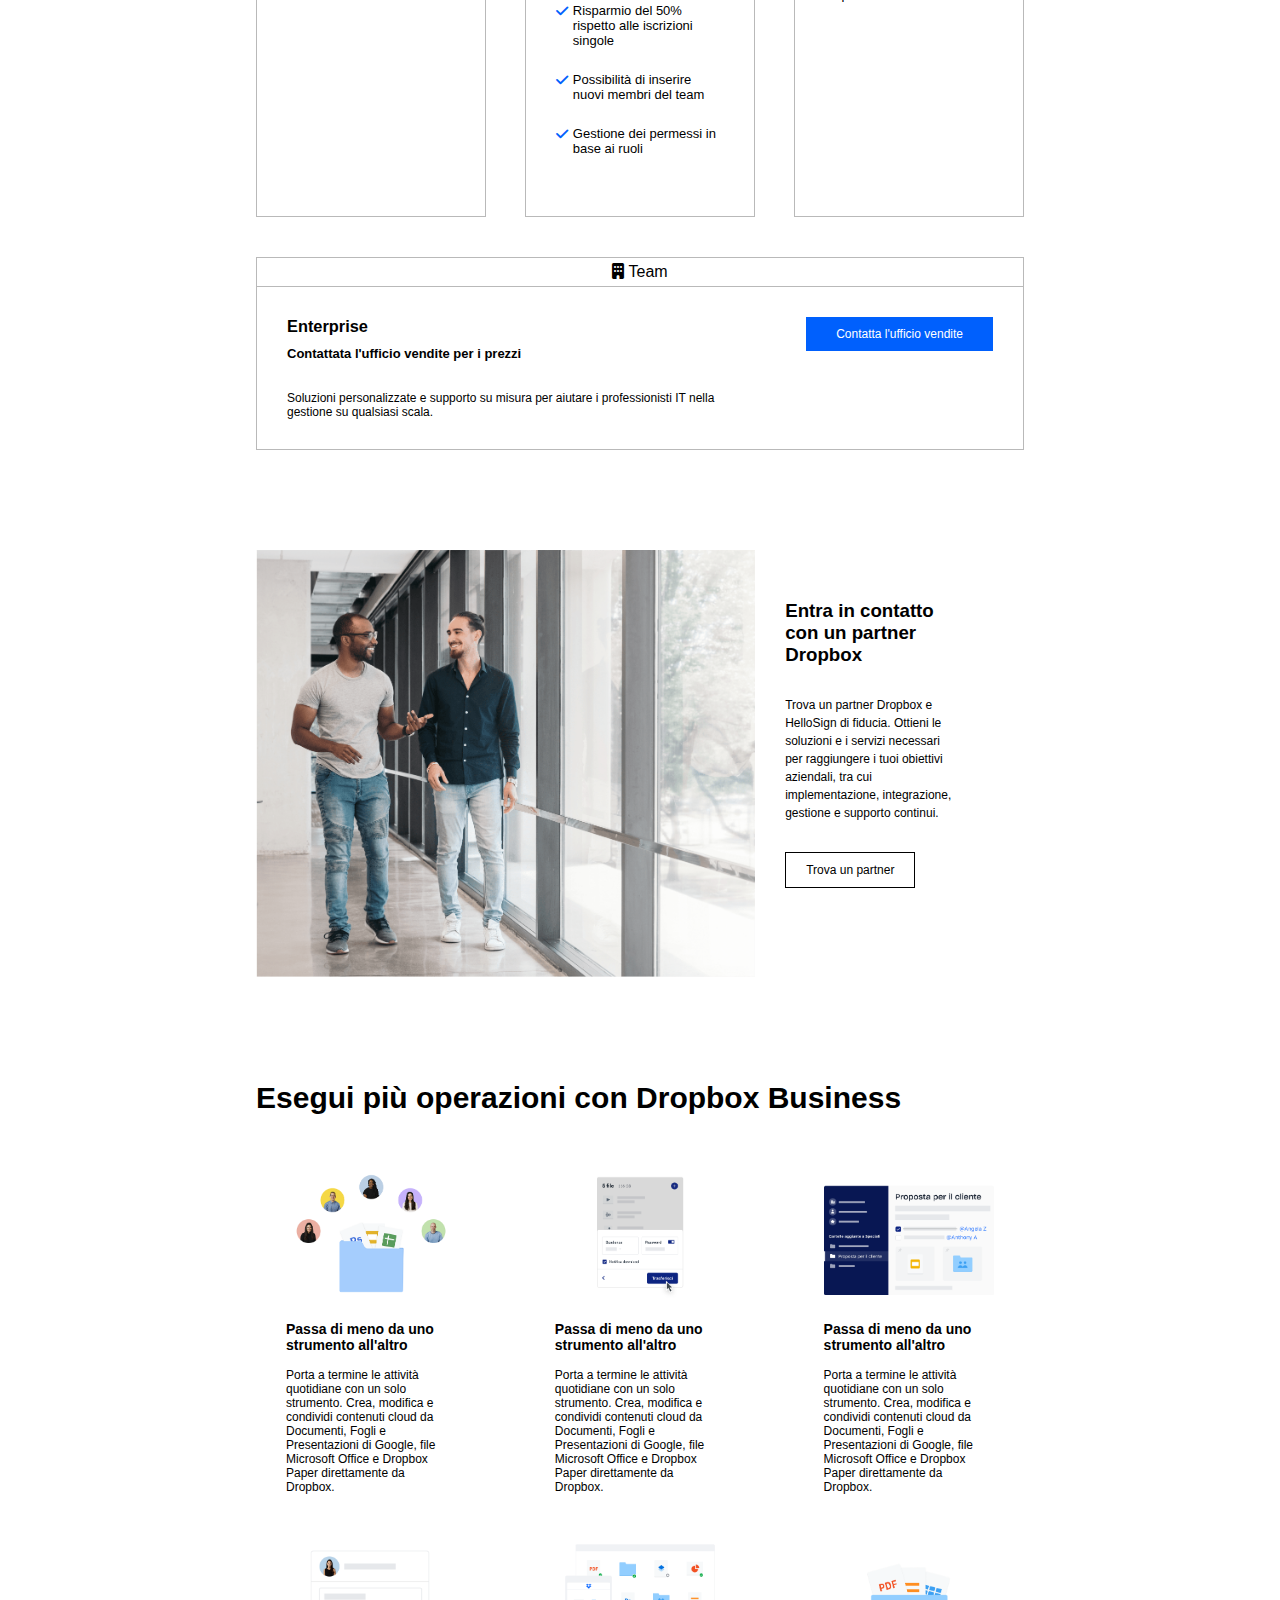
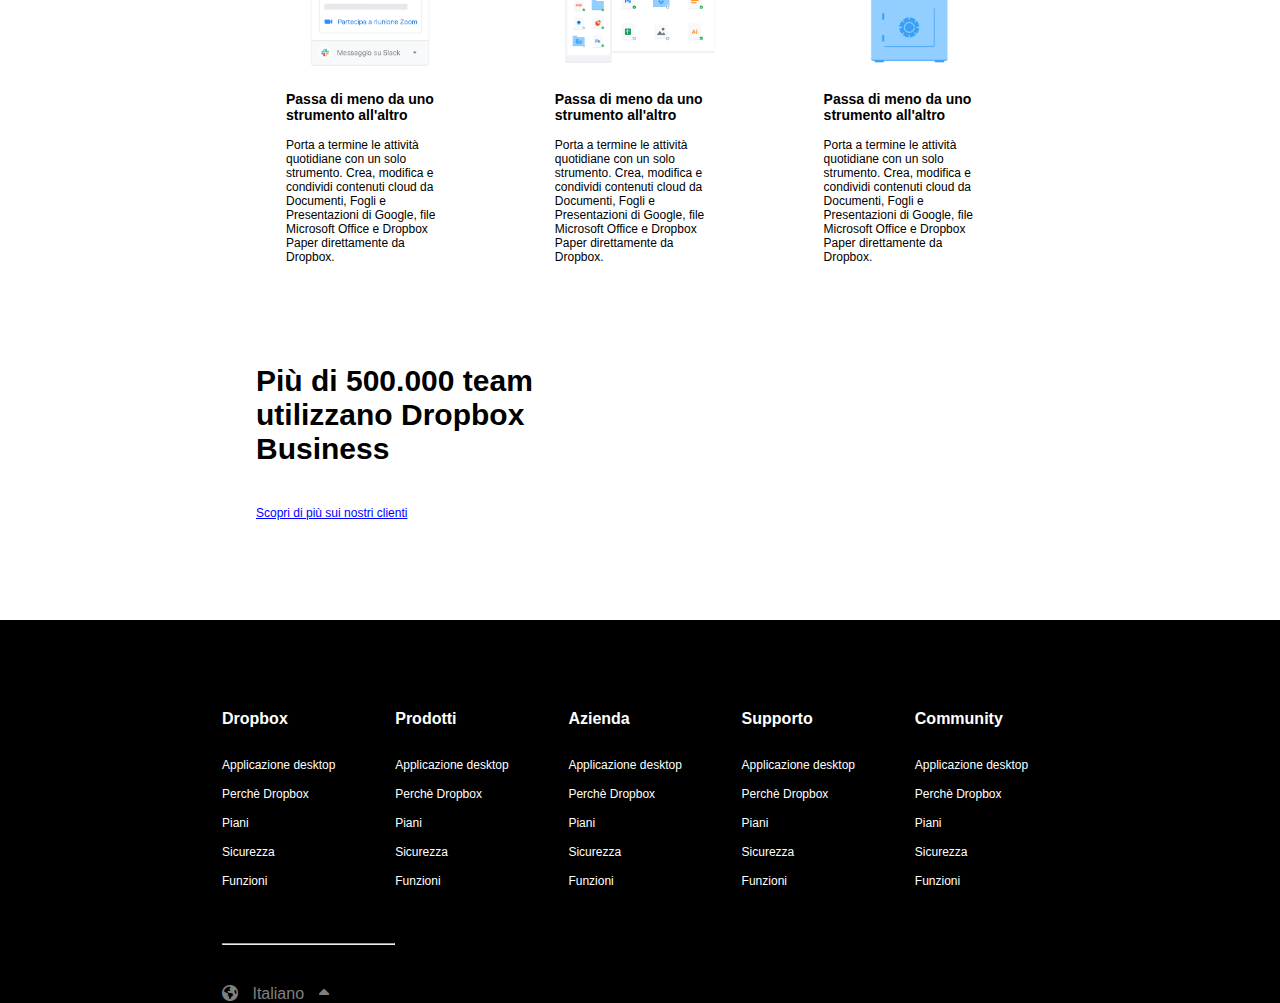
==== commit a34db55a: "[UPD] Done index main footer" ====
--- a/index.html
+++ b/index.html
@@ -461,6 +461,13 @@
             </ul>
           </div>
         </div>
+        <!-- laguage -->
+        <hr class="col-20 mt-40 color-grey">
+        <div class="mt-40 color-grey">
+          <i class="fa-solid fa-earth-americas"></i>
+          <span class="language px-10">Italiano</span>
+          <i class="fa-solid fa-caret-up"></i>
+        </div>
       </div>
     </footer> 
   </body>
--- a/css/style.css
+++ b/css/style.css
@@ -74,7 +74,7 @@
 }
 
 .px-10{
-  padding: 0px 30px;
+  padding: 0px 10px;
 }
 
 .py-20{
@@ -147,6 +147,10 @@
 
 .color-blue{
   color: #0060FD;
+}
+
+.color-grey{
+  color: gray;
 }
 
 .unstyled{
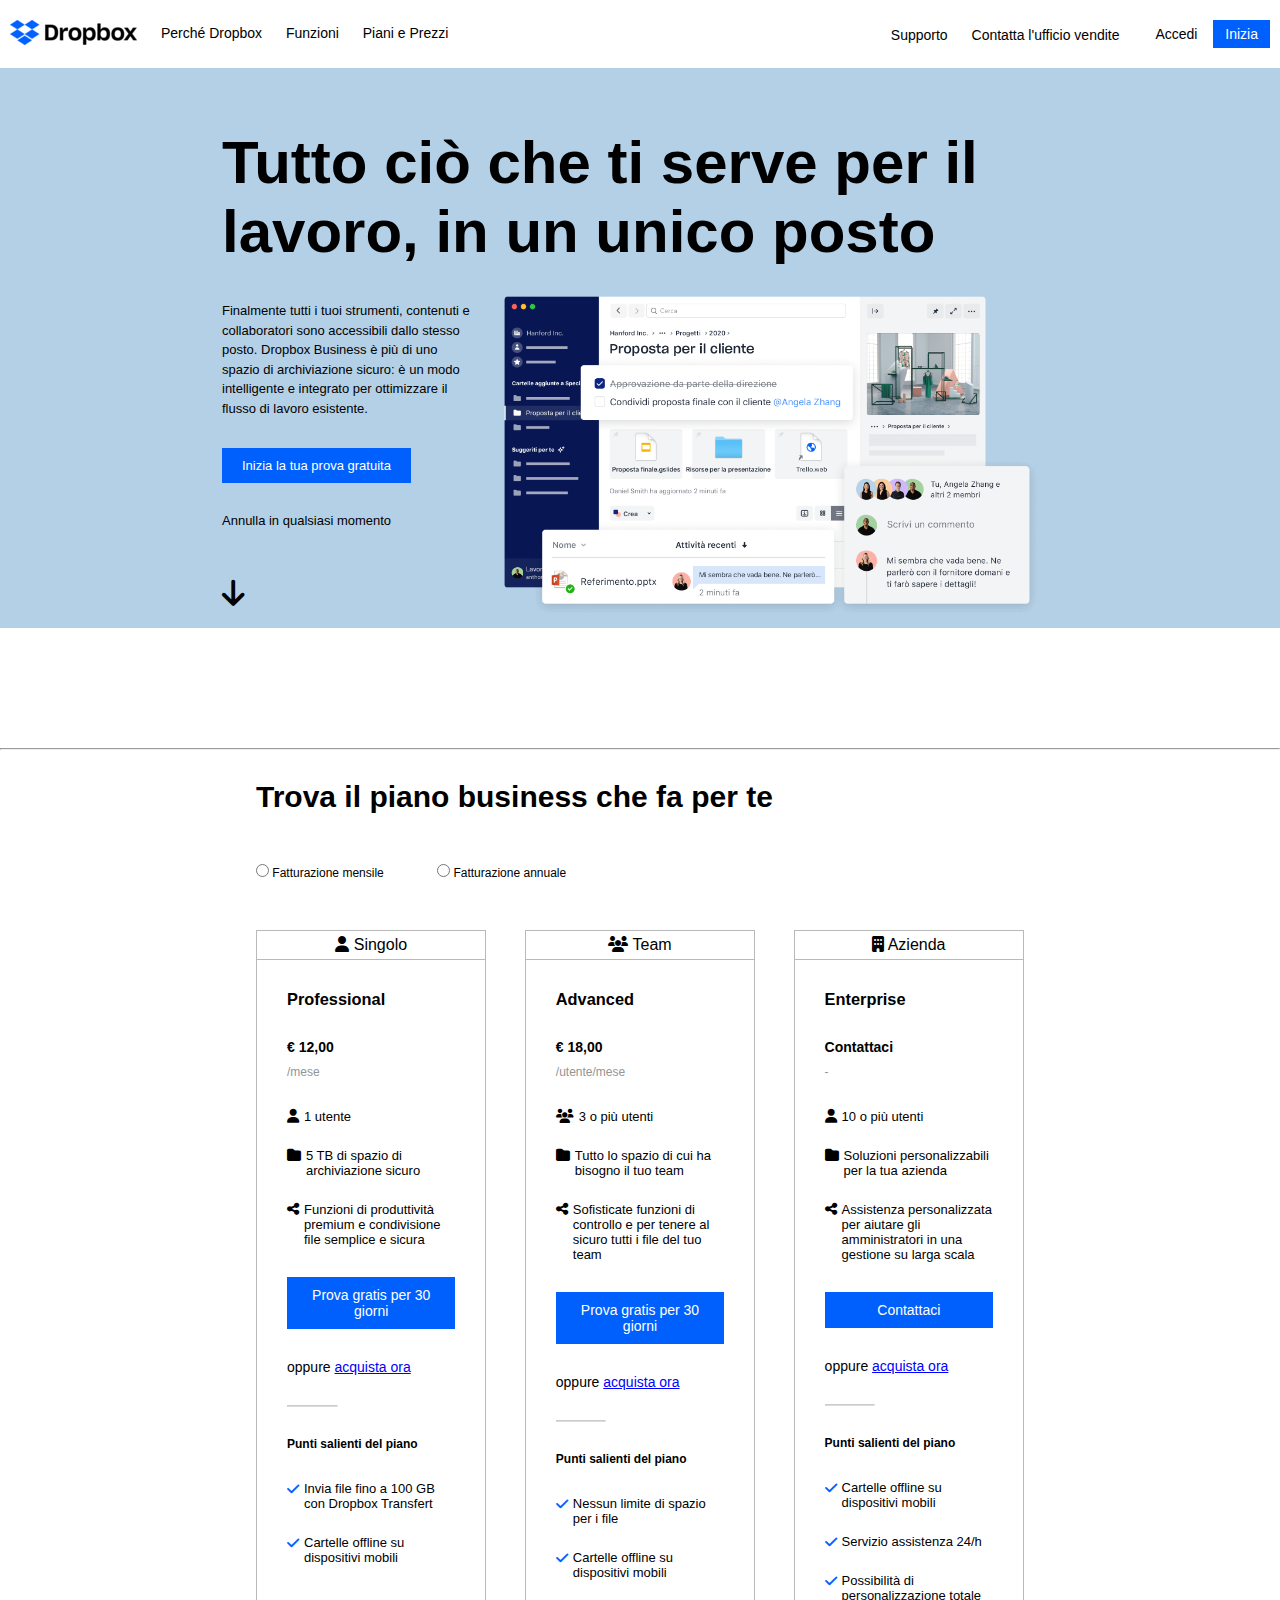
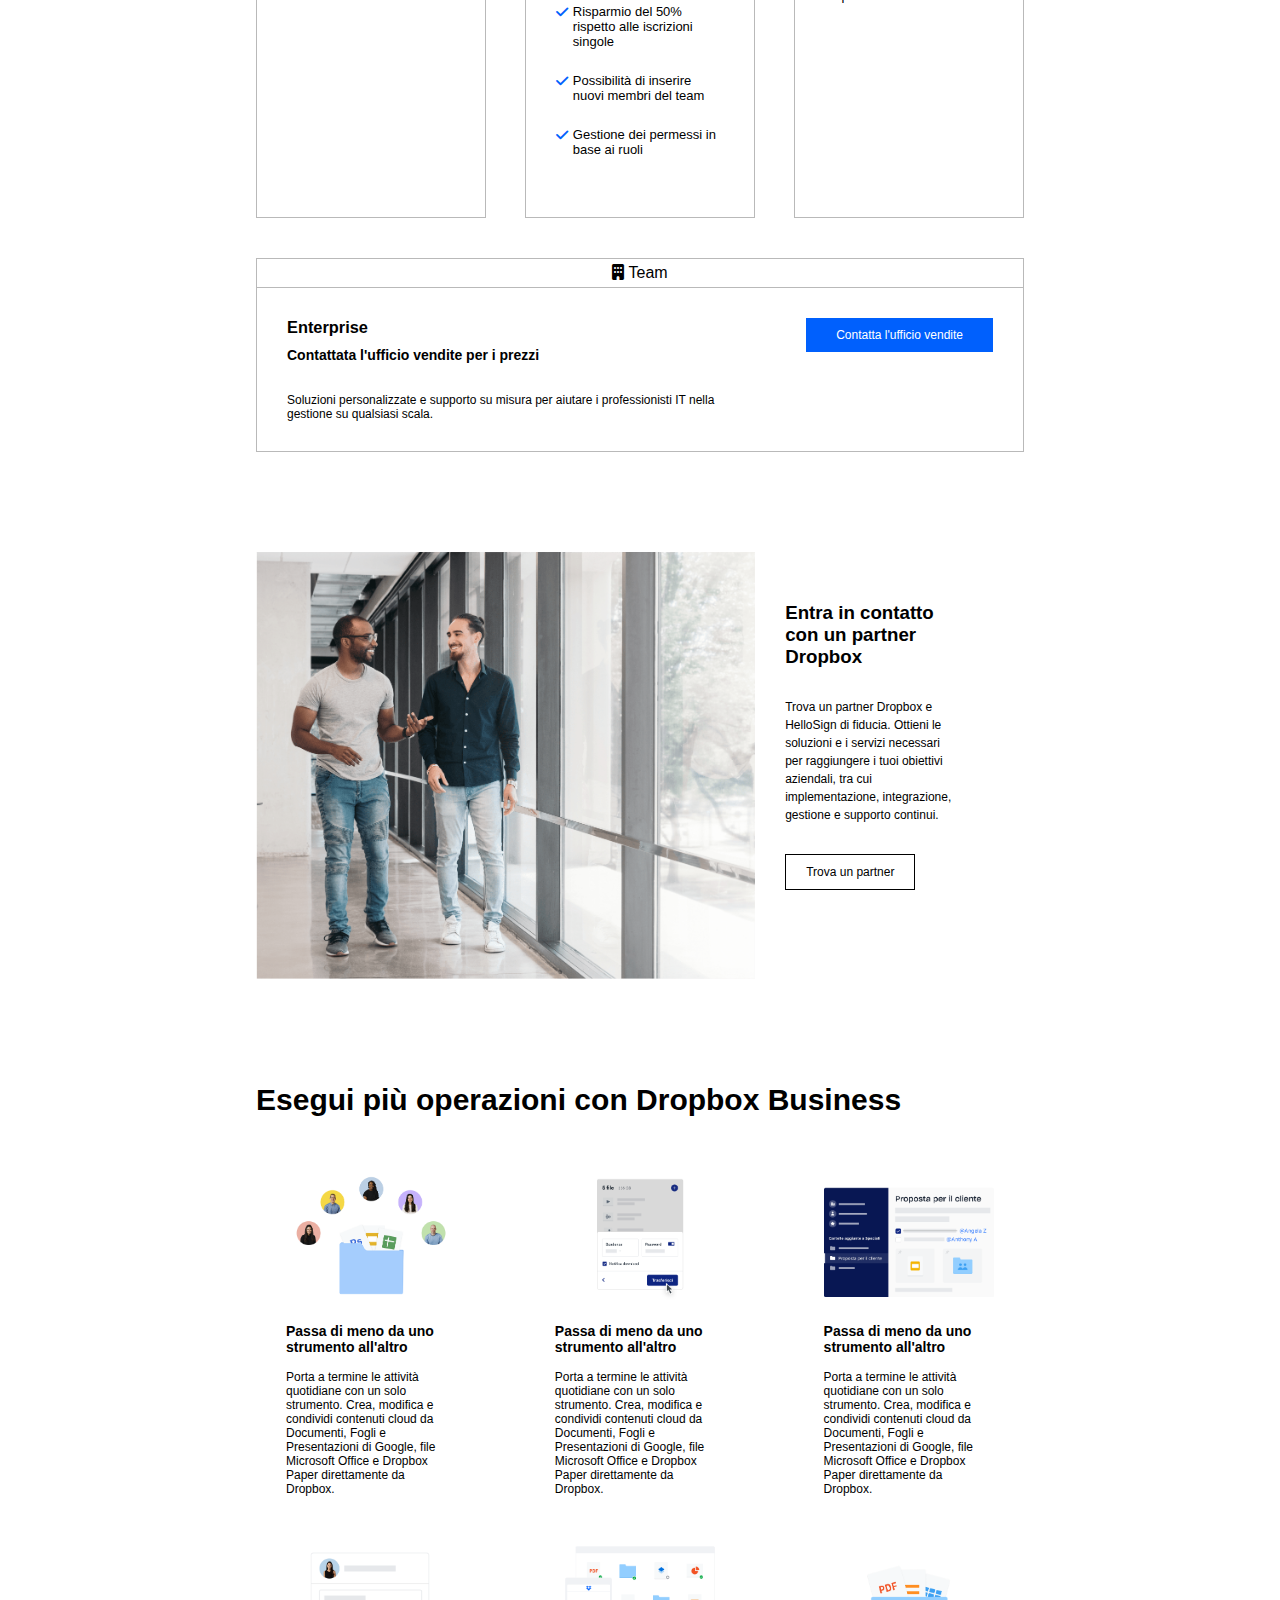
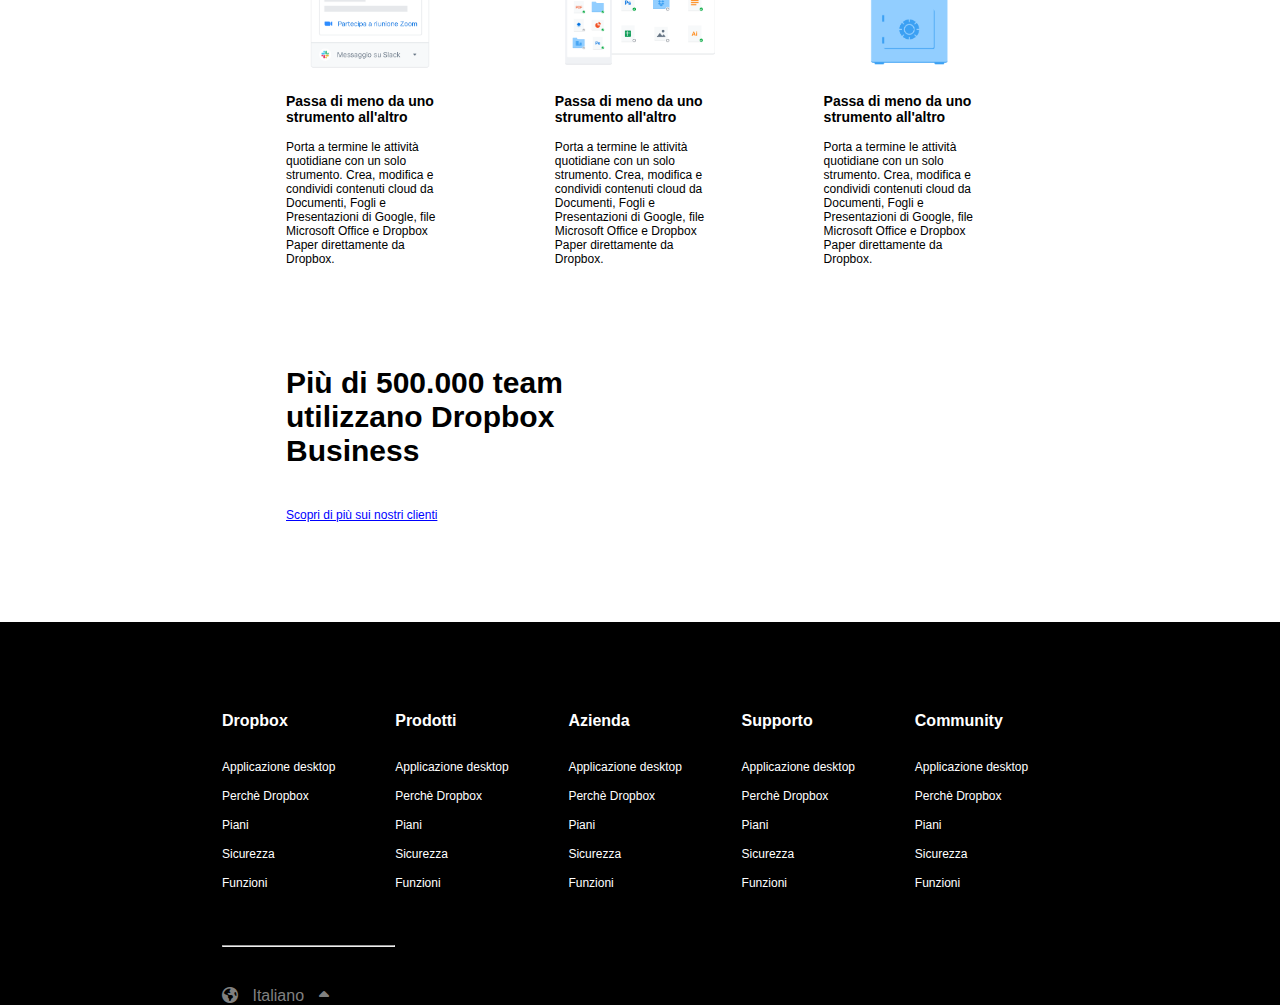
==== commit 806e000f: "[FIX] Refactoring and fixes" ====
--- a/index.html
+++ b/index.html
@@ -9,7 +9,7 @@
   </head>
   <body>
     <!-- header -->
-    <header>
+    <header class="font-14">
       <div class="header-content d-flex">
         <div class="col-50 py-10">
           <a href="index.html">
@@ -40,16 +40,16 @@
       <!-- jumbo -->
       <div id="jumbotron">
         <div class="container-jumbo">
-          <h1>Tutto ciò che ti serve per il lavoro, in un unico posto</h1>
+          <h1 class="font-60">Tutto ciò che ti serve per il lavoro, in un unico posto</h1>
           <div class="d-flex">  
             <div class="col-30 pt-30">
-              <div class="content-jumbo">
+              <div class="content-jumbo font-13">
                 <p>Finalmente tutti i tuoi strumenti, contenuti e collaboratori sono accessibili dallo stesso posto. Dropbox Business è più di uno spazio di archiviazione sicuro: è un modo intelligente e integrato per ottimizzare il flusso di lavoro esistente.</p>
                 <div class="btn bg-blue my-30 inline-block">
                   <a href="" class="bg-blue">Inizia la tua prova gratuita</a>
                 </div>
                 <div>Annulla in qualsiasi momento</div>
-                <i class="fa-solid fa-arrow-down jumbo-arrow my-30"></i>
+                <i class="fa-solid fa-arrow-down jumbo-arrow font-30 my-30"></i>
               </div>
             </div>
             <div class="col-70 pt-30">
@@ -63,21 +63,21 @@
       </div>
       <!-- business plannings -->
       <div class="container">
-        <h2 id="plan-title">Trova il piano business che fa per te</h2>
-          <div class="plan-buttons">
+        <h2 class="font-30" id="plan-title">Trova il piano business che fa per te</h2>
+          <div class="plan-buttons font-12">
             <input type="radio"> <span class="mr-50"> Fatturazione mensile</span>
             <input type="radio"> <span> Fatturazione annuale</span>
           </div>
         <div class="d-flex justify-content-between">
           <!-- 1st card -->
           <div class="col-30 plan-card">
-            <div class="plan-card-title">
+            <div class="plan-card-title font-16">
               <i class="fa-solid fa-user"></i> Singolo
             </div>
-            <div class="plan-card-content p-30">
+            <div class="plan-card-content font-14 p-30">
               <h3>Professional</h3>
-              <div class="price">&euro; 12,00</div>
-              <div class="recurring">/mese</div>
+              <div class="price font 13">&euro; 12,00</div>
+              <div class="recurring font-12">/mese</div>
               <ul>
                 <li class="d-flex">
                   <i class="fa-solid fa-user"></i>
@@ -99,7 +99,7 @@
                 oppure <a href="" class="unstyled">acquista ora</a>
               </div>
               <hr class="col-30">
-              <h4>Punti salienti del piano</h4>
+              <h4 class="font-12">Punti salienti del piano</h4>
               <ul>
                 <li>
                   <div class="d-flex">
@@ -139,10 +139,10 @@
             <div class="plan-card-title">
               <i class="fa-solid fa-users"></i> Team
             </div>
-            <div class="plan-card-content p-30">
+            <div class="plan-card-content font-14 p-30">
               <h3>Advanced</h3>
-              <div class="price">&euro; 18,00</div>
-              <div class="recurring">/utente/mese</div>
+              <div class="price font 13">&euro; 18,00</div>
+              <div class="recurring font-12">/utente/mese</div>
               <ul>
                 <li class="d-flex">
                   <i class="fa-solid fa-users"></i>
@@ -164,7 +164,7 @@
                 oppure <a href="" class="unstyled">acquista ora</a>
               </div>
               <hr class="col-30">
-              <h4>Punti salienti del piano</h4>
+              <h4 class="font-12">Punti salienti del piano</h4>
               <ul>
                 <li>
                   <div class="d-flex">
@@ -204,10 +204,10 @@
             <div class="plan-card-title">
               <i class="fa-solid fa-building"></i> Azienda
             </div>
-            <div class="plan-card-content p-30">
+            <div class="plan-card-content font-14 p-30">
               <h3>Enterprise</h3>
-              <div class="price">Contattaci</div>
-              <div class="recurring">-</div>
+              <div class="price font 13">Contattaci</div>
+              <div class="recurring font-12">-</div>
               <ul>
                 <li class="d-flex">
                   <i class="fa-solid fa-user"></i>
@@ -229,7 +229,7 @@
                 oppure <a href="" class="unstyled">acquista ora</a>
               </div>
               <hr class="col-30">
-              <h4>Punti salienti del piano</h4>
+              <h4 class="font-12">Punti salienti del piano</h4>
               <ul>
                 <li>
                   <div class="d-flex">
@@ -270,17 +270,17 @@
           <div class="plan-card-title">
             <i class="fa-solid fa-building"></i> Team
           </div>
-          <div class="plan-card-content">
+          <div class="plan-card-content font-14">
             <div class="d-flex justify-content-between">
               <div class="col-70">
-                <div class="plan-card-content p-30">
+                <div class="plan-card-content font-14 p-30">
                   <h3  id="enterprise">Enterprise</h3>
-                  <div class="price">Contattata l'ufficio vendite per i prezzi</div>
-                  <p id="enterprise-text">Soluzioni personalizzate e supporto su misura per aiutare i professionisti IT nella gestione su qualsiasi scala.</p>
+                  <div class="price font 13">Contattata l'ufficio vendite per i prezzi</div>
+                  <p class="font-12" id="enterprise-text">Soluzioni personalizzate e supporto su misura per aiutare i professionisti IT nella gestione su qualsiasi scala.</p>
                 </div>
               </div>
               <div class="text-end">
-                <div class="btn bg-blue text-center inline-block"  id="enterprise-btn">
+                <div class="btn bg-blue text-center inline-block font-12"  id="enterprise-btn">
                   <a href="" class="bg-blue">Contatta l'ufficio vendite</a>
                 </div>
               </div>
@@ -345,8 +345,8 @@
           </div> 
         </div>
         <!-- showcase bottom -->
-        <h2 class="mt-100 font-30 col-50">Più di 500.000 team utilizzano Dropbox Business</h2>
-        <div class="font-12 mt-40 mb-100">
+        <h2 class="col-50 mt-100 pl-30 font-30">Più di 500.000 team utilizzano Dropbox Business</h2>
+        <div class="mt-40 mb-100 pl-30 font-12">
           <a href="" class="unstyled">Scopri di più sui nostri clienti</a>
         </div>
       </div> 
--- a/css/style.css
+++ b/css/style.css
@@ -18,10 +18,6 @@
   width: 30%;
 }
 
-.col-33{
-  width: 33%;
-}
-
 .col-50{
   width: 50%;
 }
@@ -57,14 +53,26 @@
   font-size: 12px;
 }
 
+.font-13{
+  font-size: 13px;
+}
+
 .font-14{
   font-size: 14px;
 }
 
+.font-16{
+  font-size: 16px;
+}
+
 .font-30{
   font-size: 30px;
 }
 
+.font-60{
+  font-size: 60px;
+}
+
 .line-1dot5{
   line-height: 1.5;
 }
@@ -91,6 +99,10 @@
 
 .p-30{
   padding: 30px;
+}
+
+.pl-30{
+  padding-left: 30px;
 }
 
 .pt-50{
@@ -201,7 +213,6 @@
 header{
   width: 100%;
   background-color: #fff;
-  font-size: 14px;
   font-weight: 100;
 }
 
@@ -237,13 +248,11 @@
 }
 
 h1{
-  font-size: 60px;
   font-weight: 900;
 }
 
 .content-jumbo{
   font-weight: 100;
-  font-size: 13px;
 }
 
 #jumbotron p{
@@ -258,7 +267,6 @@
 
 .jumbo-arrow{
   margin-top: 50px;
-  font-size: 30px;
 }
 
 .hr-style{
@@ -272,12 +280,10 @@
 
 /* plannings */
 #plan-title{
-  font-size: 30px;
   margin: 30px 0px 50px 0px;
 }
 
 .plan-buttons{
-  font-size: 12px;
   font-weight: 100;
   margin-bottom: 50px;
 }
@@ -290,12 +296,10 @@
   border-bottom: 1px solid rgb(185, 185, 185);
   text-align: center;
   padding: 5px 10px;
-  font-size: 16px;
   font-weight: 100;
 }
 
 .plan-card-content{
-  font-size: 14px;
   font-weight: 100;
 }
 
@@ -305,12 +309,10 @@
 
 .price{
   font-weight: 700;
-  font-size: 13px;
 }
 
 .recurring{
   color: #949494;
-  font-size: 12px;
   margin-top: -20px;
 }
 
@@ -324,10 +326,6 @@
   opacity: 0.5;
 }
 
-.plan-card-content h4{
-  font-size: 12px;
-}
-
 .plan-card-content span{
   font-size: 13px;
 }
@@ -342,12 +340,10 @@
 
 #enterprise-btn{
   margin: 30px;
-  font-size: 12px;
   padding: 10px 30px
 }
 
 #enterprise-text{
-  font-size: 12px;
   margin-bottom: 0;
 }
 
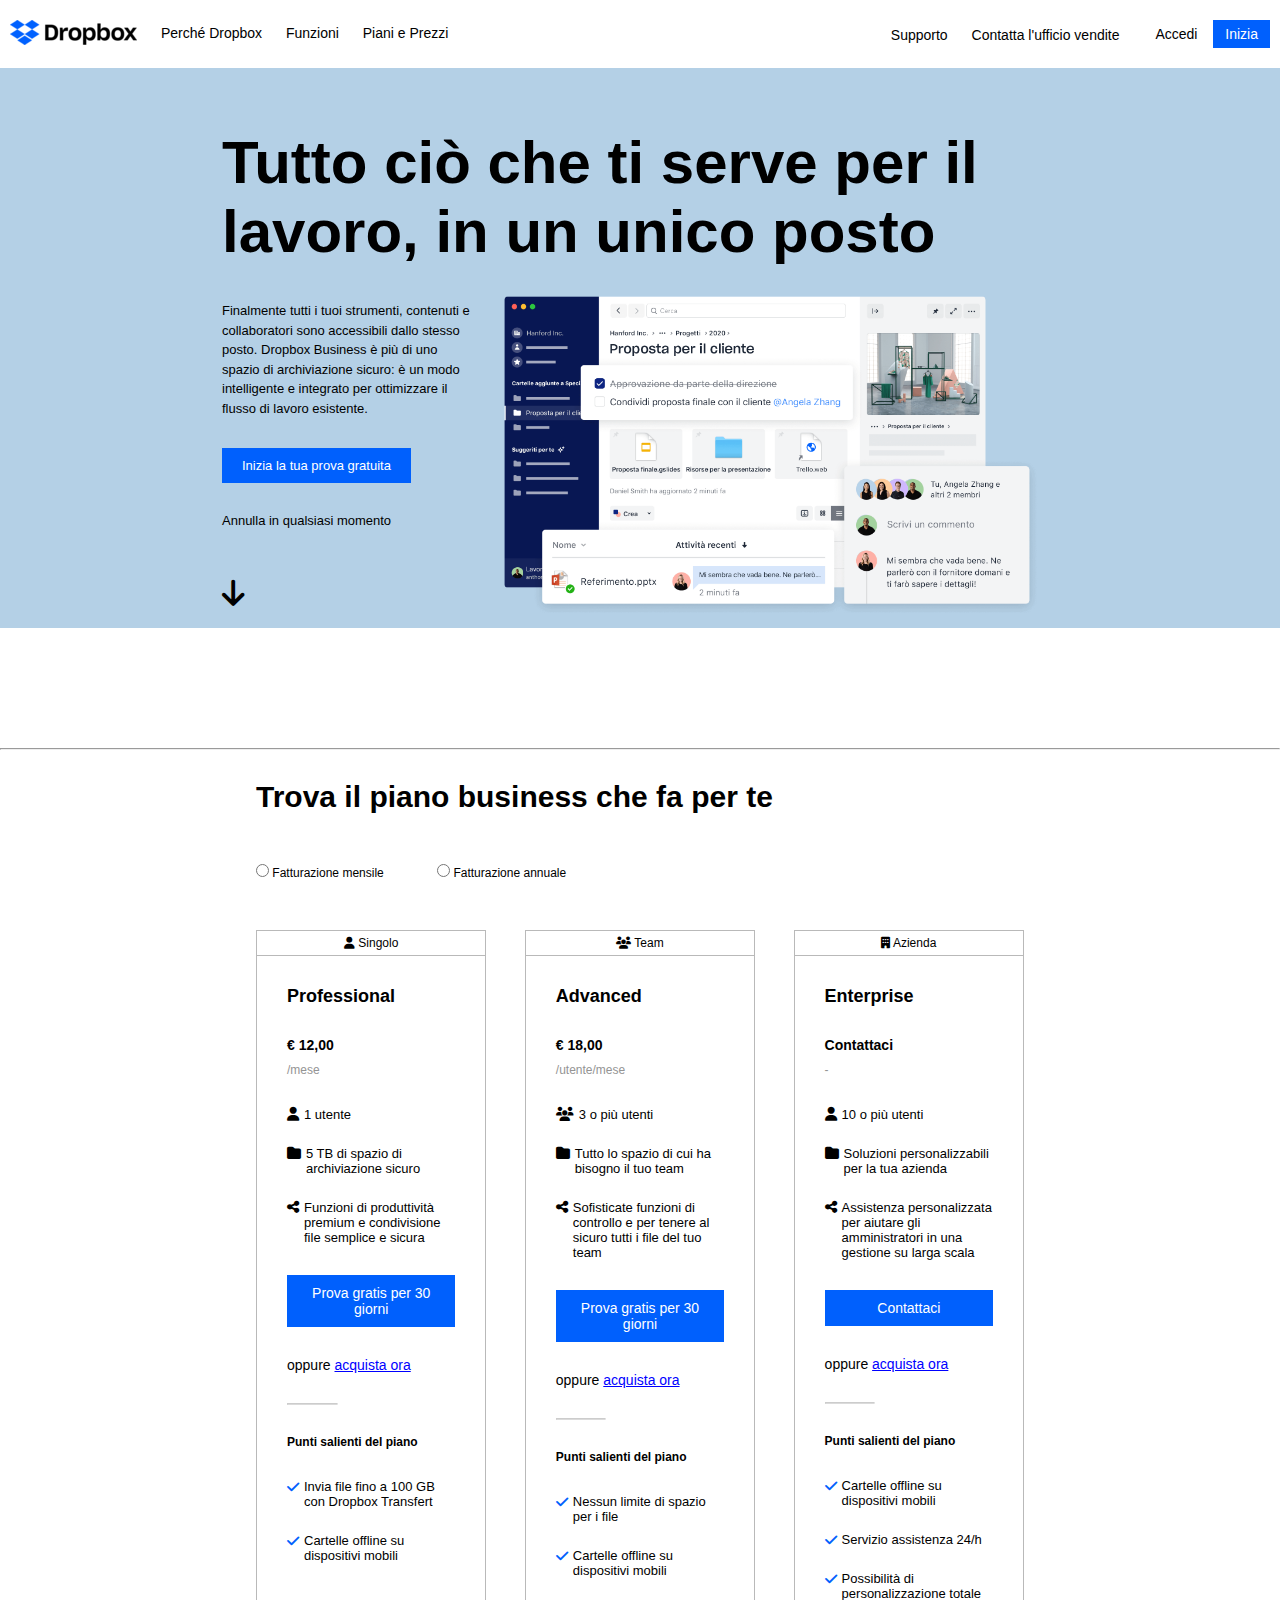
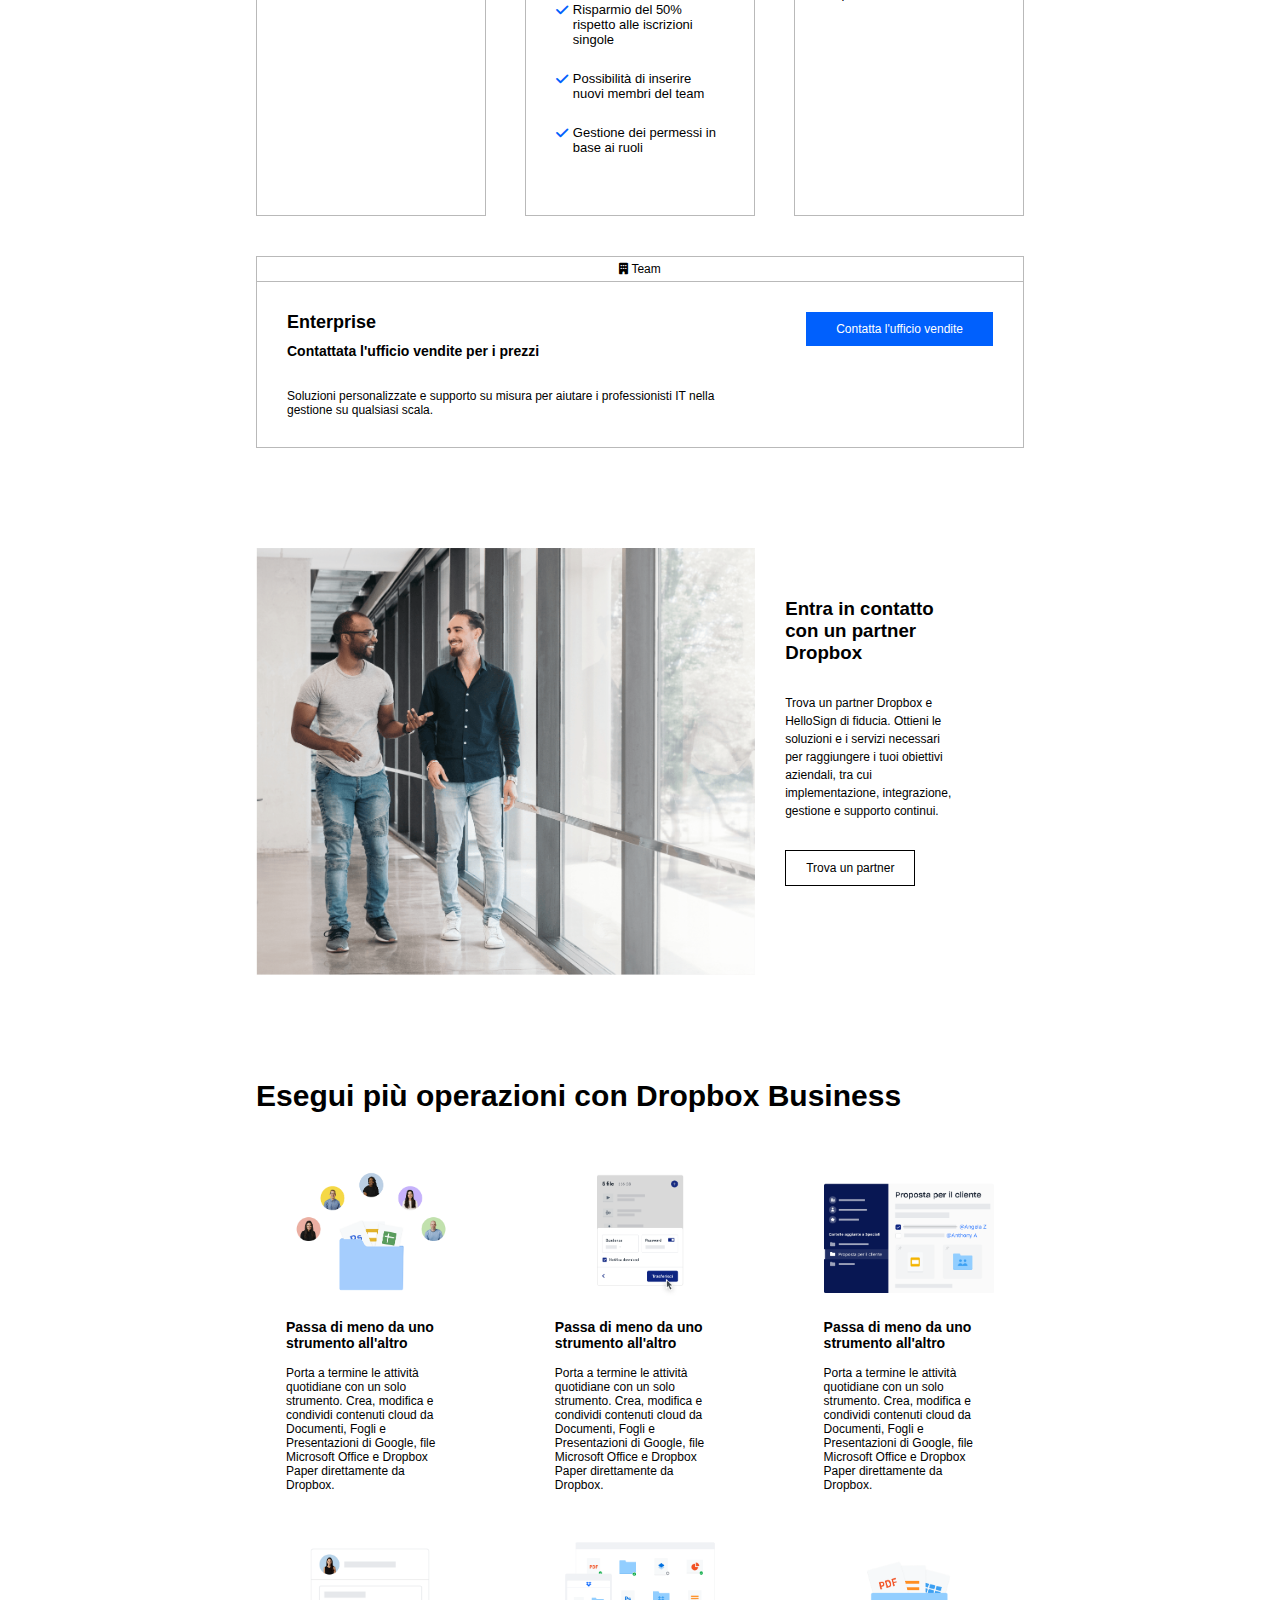
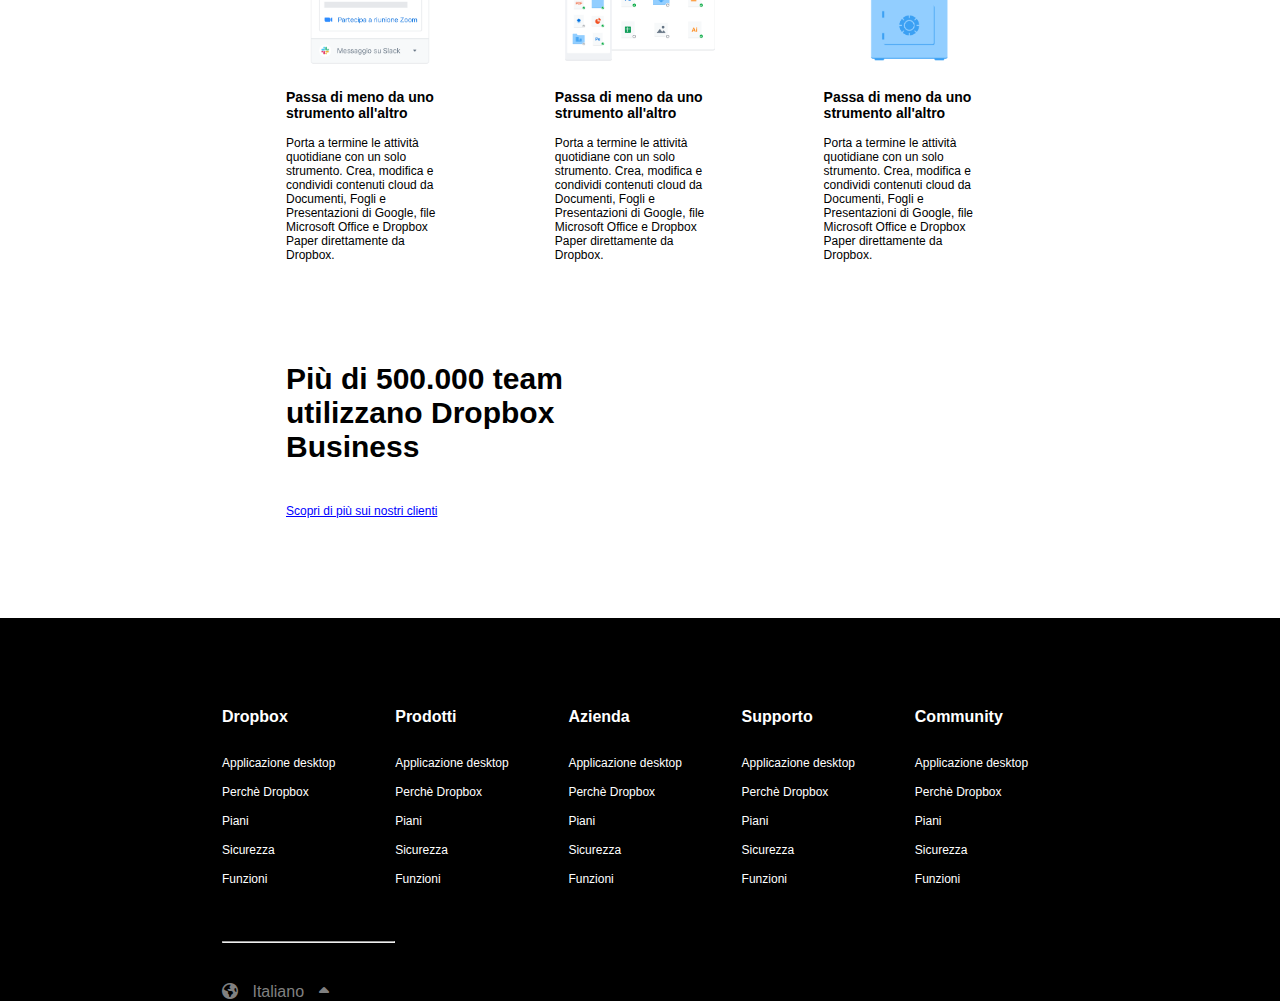
==== commit c9657bed: "[FIX] More refactoring and fixes" ====
--- a/index.html
+++ b/index.html
@@ -16,15 +16,15 @@
             <img src="./img/logo-small.png" alt="logo-small" class="v-align-middle mr-20">
           </a>
           <ul class="inline-block v-align-middle">
-            <li class="mr-20"><a href="" target="_blank">Perché Dropbox</a></li>
-            <li class="mr-20"><a href="" target="_blank">Funzioni</a></li>
-            <li><a href="" target="_blank">Piani e Prezzi</a></li>
+            <li class="mr-20"><a href="#find-out-more">Perché Dropbox</a></li>
+            <li class="mr-20"><a href="#showcase">Funzioni</a></li>
+            <li><a href="#plan-title">Piani e Prezzi</a></li>
           </ul>
         </div>
         <div class="col-50 py-10 text-end">
           <ul class="inline-block v-align-middle">
-            <li><a href="" target="_blank">Supporto</a></li>
-            <li class="ml-20"><a href="" target="_blank">Contatta l'ufficio vendite</a></li>
+            <li><a href="#footer-support">Supporto</a></li>
+            <li class="ml-20"><a href="#footer-support">Contatta l'ufficio vendite</a></li>
           </ul>
           <div class="btn-header ml-20 inline-block v-align-middle">
             <a href="">Accedi</a>
@@ -49,7 +49,9 @@
                   <a href="" class="bg-blue">Inizia la tua prova gratuita</a>
                 </div>
                 <div>Annulla in qualsiasi momento</div>
-                <i class="fa-solid fa-arrow-down jumbo-arrow font-30 my-30"></i>
+                <a href="#plan-title">
+                  <i class="fa-solid fa-arrow-down jumbo-arrow font-30 my-30"></i>
+                </a>
               </div>
             </div>
             <div class="col-70 pt-30">
@@ -71,11 +73,11 @@
         <div class="d-flex justify-content-between">
           <!-- 1st card -->
           <div class="col-30 plan-card">
-            <div class="plan-card-title font-16">
+            <div class="plan-card-title font-12">
               <i class="fa-solid fa-user"></i> Singolo
             </div>
             <div class="plan-card-content font-14 p-30">
-              <h3>Professional</h3>
+              <h3 class="font-18">Professional</h3>
               <div class="price font 13">&euro; 12,00</div>
               <div class="recurring font-12">/mese</div>
               <ul>
@@ -136,11 +138,11 @@
           </div>
           <!-- 2nd card -->
           <div class="col-30 plan-card">
-            <div class="plan-card-title">
+            <div class="plan-card-title font-12">
               <i class="fa-solid fa-users"></i> Team
             </div>
             <div class="plan-card-content font-14 p-30">
-              <h3>Advanced</h3>
+              <h3 class="font-18">Advanced</h3>
               <div class="price font 13">&euro; 18,00</div>
               <div class="recurring font-12">/utente/mese</div>
               <ul>
@@ -201,11 +203,11 @@
           </div>
           <!-- 3rd card -->
           <div class="col-30 plan-card">
-            <div class="plan-card-title">
+            <div class="plan-card-title font-12">
               <i class="fa-solid fa-building"></i> Azienda
             </div>
             <div class="plan-card-content font-14 p-30">
-              <h3>Enterprise</h3>
+              <h3 class="font-18">Enterprise</h3>
               <div class="price font 13">Contattaci</div>
               <div class="recurring font-12">-</div>
               <ul>
@@ -267,14 +269,14 @@
         </div>
         <!-- bottom card -->
         <div class="col-100 plan-card mt-40">
-          <div class="plan-card-title">
+          <div class="plan-card-title font-12">
             <i class="fa-solid fa-building"></i> Team
           </div>
           <div class="plan-card-content font-14">
             <div class="d-flex justify-content-between">
               <div class="col-70">
                 <div class="plan-card-content font-14 p-30">
-                  <h3  id="enterprise">Enterprise</h3>
+                  <h3 class="font-18" id="enterprise">Enterprise</h3>
                   <div class="price font 13">Contattata l'ufficio vendite per i prezzi</div>
                   <p class="font-12" id="enterprise-text">Soluzioni personalizzate e supporto su misura per aiutare i professionisti IT nella gestione su qualsiasi scala.</p>
                 </div>
@@ -304,7 +306,7 @@
         </div>
       </div>
       <!-- showcase -->
-      <div class="container">
+      <div class="container" id="showcase">
         <h2 class="my-50 font-30">Esegui più operazioni con Dropbox Business</h2>
         <div class="d-flex flex-wrap justify-content-between gap-y">
           <!-- showcase card 1 -->
@@ -345,7 +347,7 @@
           </div> 
         </div>
         <!-- showcase bottom -->
-        <h2 class="col-50 mt-100 pl-30 font-30">Più di 500.000 team utilizzano Dropbox Business</h2>
+        <h2 class="col-50 mt-100 pl-30 font-30" id="find-out-more">Più di 500.000 team utilizzano Dropbox Business</h2>
         <div class="mt-40 mb-100 pl-30 font-12">
           <a href="" class="unstyled">Scopri di più sui nostri clienti</a>
         </div>
@@ -353,11 +355,11 @@
     </main>
     <!-- footer -->
     <footer>
-      <div class="container-jumbo">
+      <div class="container-jumbo" id="footer-support">
         <div class="d-flex justify-content-between">
           <!-- dropbox -->
           <div class="col-20">
-            <h4 class="my-30">Dropbox</h4>
+            <h4 class="my-30"><a href="index.html">Dropbox</a></h4>
             <ul class="font-12">
               <li>
                 <a href="">Applicazione desktop</a>
--- a/css/style.css
+++ b/css/style.css
@@ -63,6 +63,10 @@
 
 .font-16{
   font-size: 16px;
+}
+
+.font-18{
+  font-size: 18px;
 }
 
 .font-30{
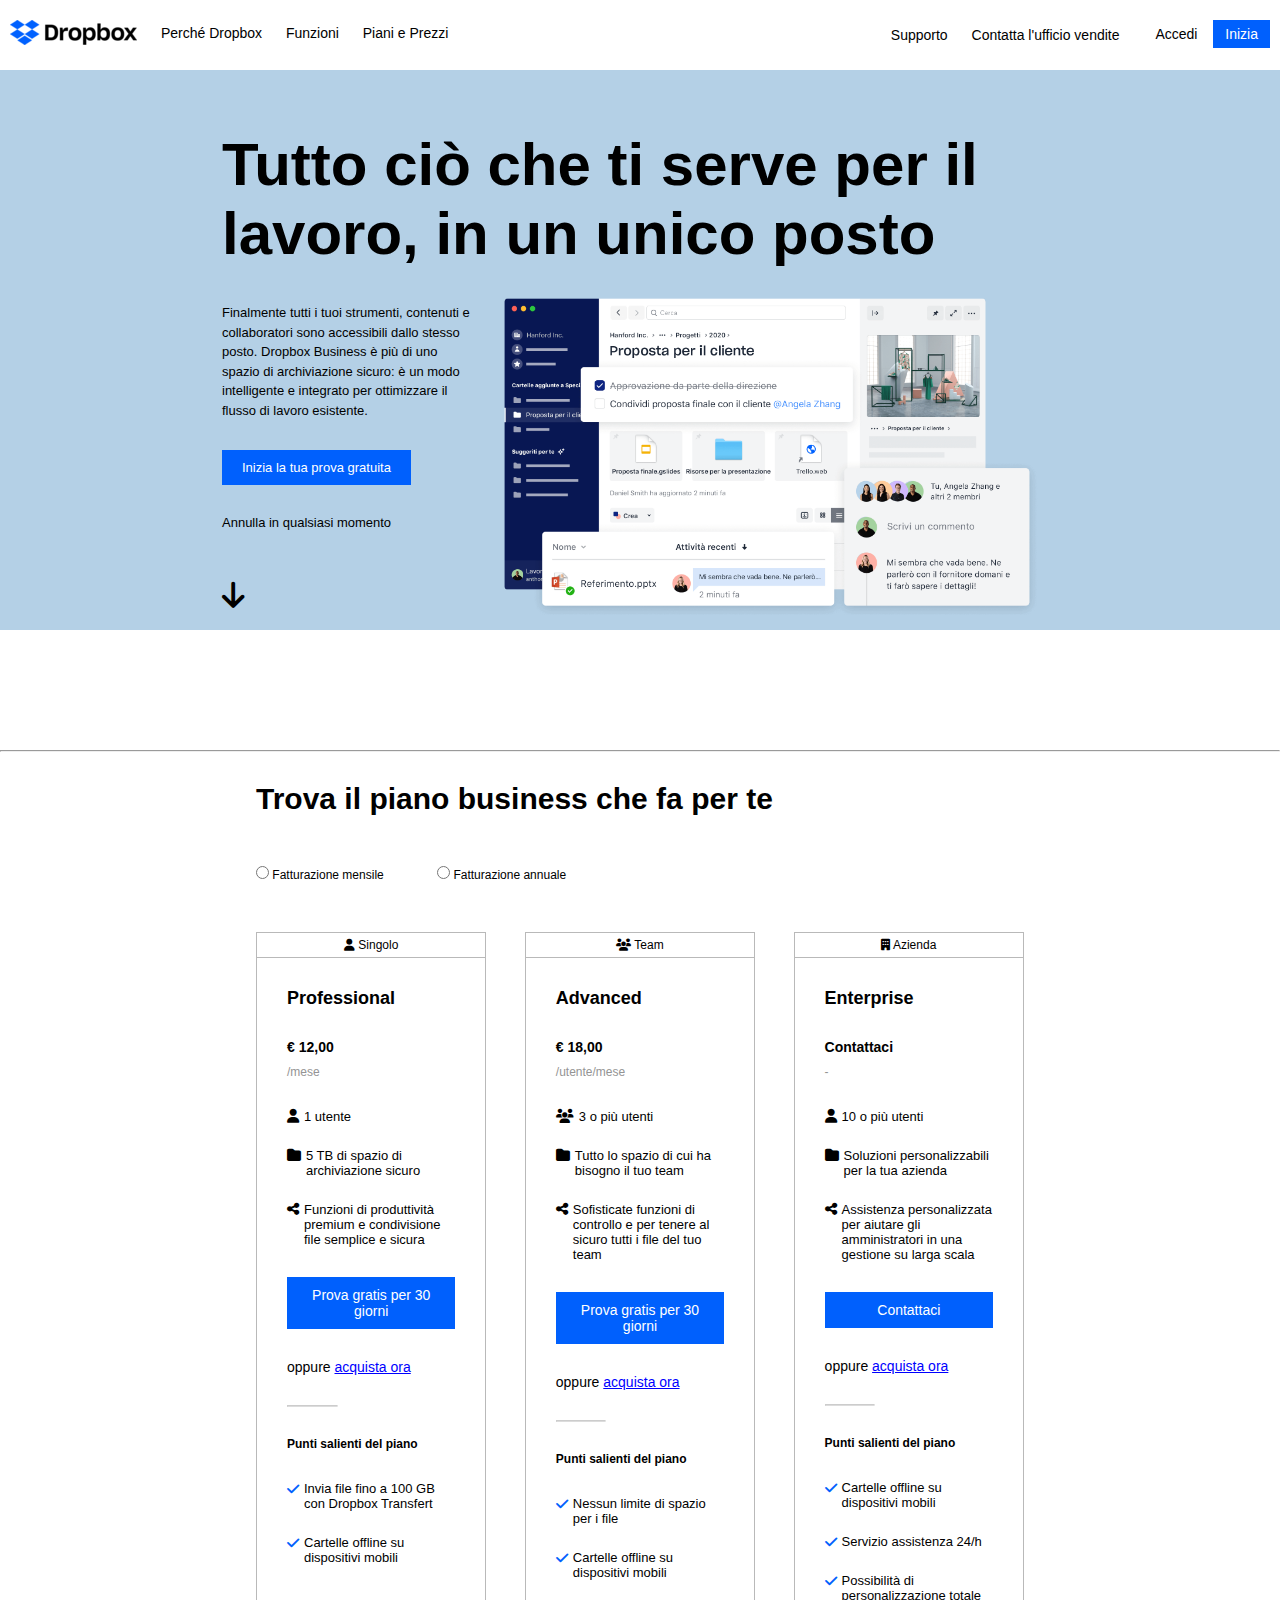
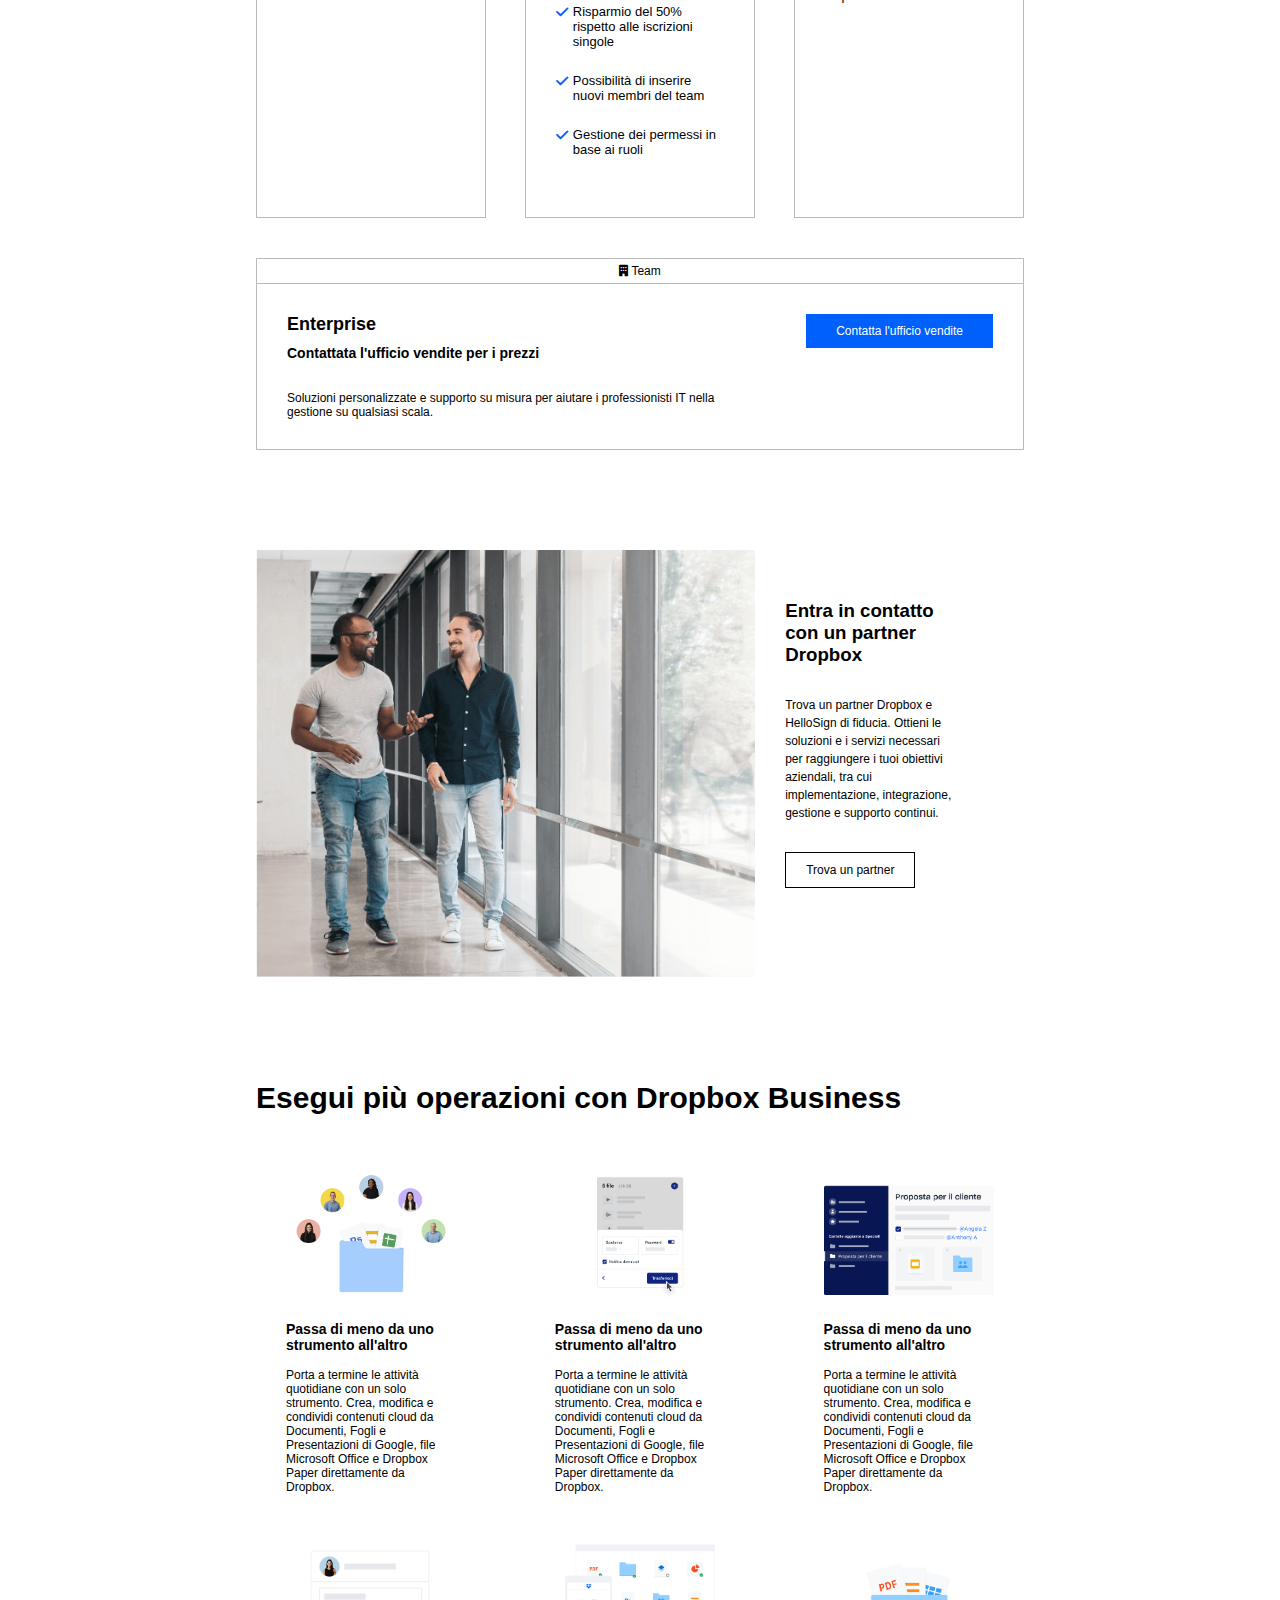
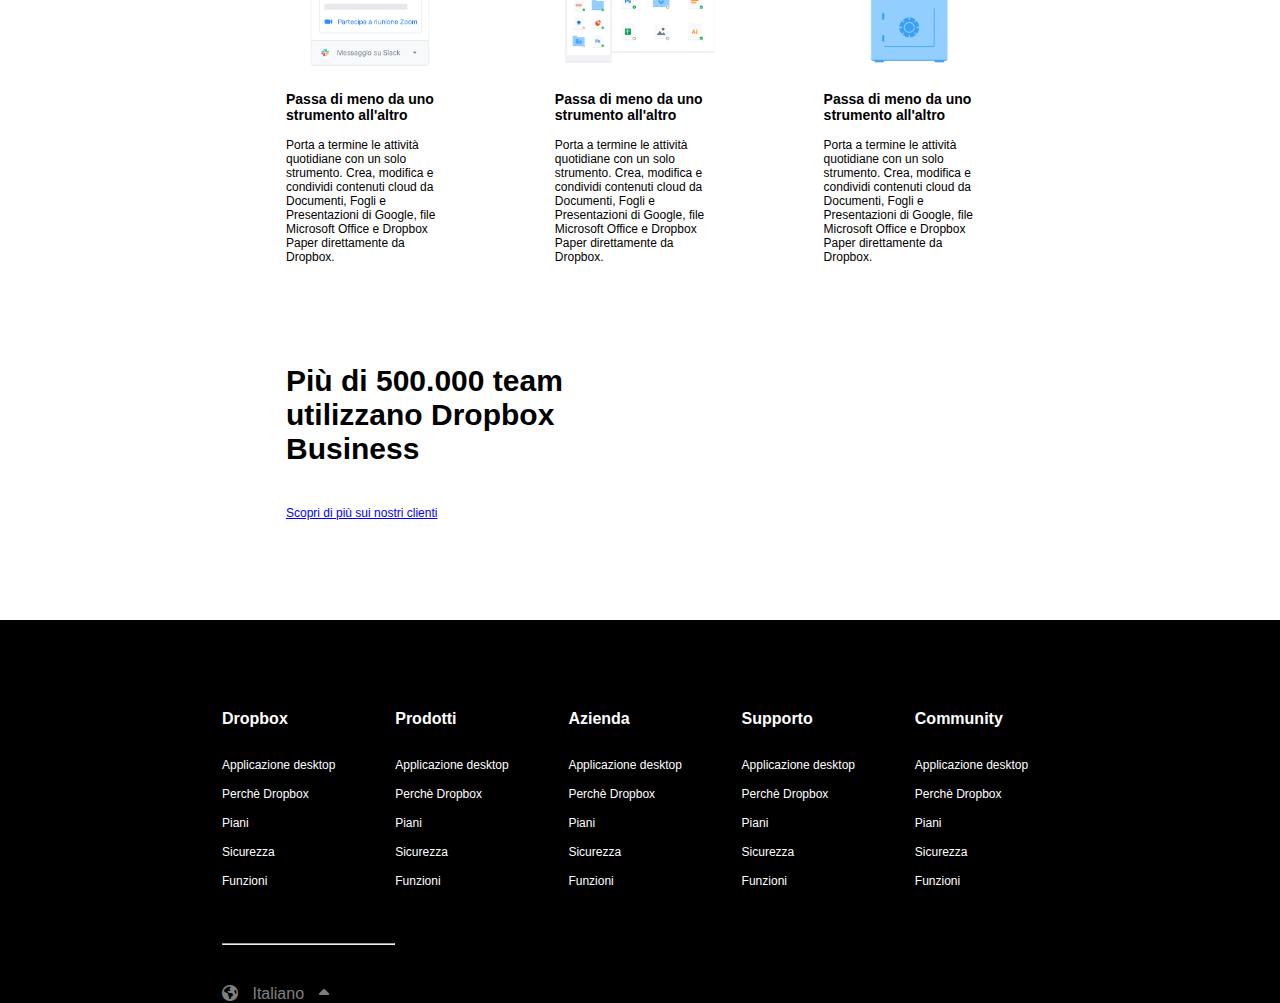
==== commit 9d8b05ac: "[Fix] More fixes" ====
--- a/index.html
+++ b/index.html
@@ -16,10 +16,11 @@
             <img src="./img/logo-small.png" alt="logo-small" class="v-align-middle mr-20">
           </a>
           <ul class="inline-block v-align-middle">
-            <li class="mr-20"><a href="#find-out-more">Perché Dropbox</a></li>
+            <li class="mr-20">
+              <a href="#find-out-more">Perché Dropbox</a></li>
             <li class="mr-20"><a href="#showcase">Funzioni</a></li>
             <li><a href="#plan-title">Piani e Prezzi</a></li>
-          </ul>
+          </ul> 
         </div>
         <div class="col-50 py-10 text-end">
           <ul class="inline-block v-align-middle">
@@ -27,16 +28,16 @@
             <li class="ml-20"><a href="#footer-support">Contatta l'ufficio vendite</a></li>
           </ul>
           <div class="btn-header ml-20 inline-block v-align-middle">
-            <a href="">Accedi</a>
+            <a href="#">Accedi</a>
           </div>
           <div class="btn-header bg-blue inline-block v-align-middle">
-            <a href="" class="bg-blue">Inizia</a>
+            <a href="#" class="bg-blue">Inizia</a>
           </div>
         </div>
       </div>
     </header>
     <!-- main -->
-    <main>
+    <main class="pt-70">
       <!-- jumbo -->
       <div id="jumbotron">
         <div class="container-jumbo">
@@ -46,7 +47,7 @@
               <div class="content-jumbo font-13">
                 <p>Finalmente tutti i tuoi strumenti, contenuti e collaboratori sono accessibili dallo stesso posto. Dropbox Business è più di uno spazio di archiviazione sicuro: è un modo intelligente e integrato per ottimizzare il flusso di lavoro esistente.</p>
                 <div class="btn bg-blue my-30 inline-block">
-                  <a href="" class="bg-blue">Inizia la tua prova gratuita</a>
+                  <a href="#" class="bg-blue">Inizia la tua prova gratuita</a>
                 </div>
                 <div>Annulla in qualsiasi momento</div>
                 <a href="#plan-title">
@@ -67,8 +68,8 @@
       <div class="container">
         <h2 class="font-30" id="plan-title">Trova il piano business che fa per te</h2>
           <div class="plan-buttons font-12">
-            <input type="radio"> <span class="mr-50"> Fatturazione mensile</span>
-            <input type="radio"> <span> Fatturazione annuale</span>
+            <input type="radio" name="ricorrenza" value="mensile"><span class="mr-50"> Fatturazione mensile</span>
+            <input type="radio" name="ricorrenza" value="annuale"><span> Fatturazione annuale</span>
           </div>
         <div class="d-flex justify-content-between">
           <!-- 1st card -->
@@ -359,7 +360,7 @@
         <div class="d-flex justify-content-between">
           <!-- dropbox -->
           <div class="col-20">
-            <h4 class="my-30"><a href="index.html">Dropbox</a></h4>
+            <h4 class="my-30">Dropbox</h4>
             <ul class="font-12">
               <li>
                 <a href="">Applicazione desktop</a>
--- a/css/style.css
+++ b/css/style.css
@@ -113,6 +113,10 @@
   padding-top: 50px;
 }
 
+.pt-70{
+  padding-top: 70px;
+}
+
 .ml-5{
   margin-left: 5px;
 }
@@ -218,6 +222,7 @@
   width: 100%;
   background-color: #fff;
   font-weight: 100;
+  position: fixed;
 }
 
 .header-content{
@@ -373,4 +378,4 @@
 
 footer a{
   color: #fff;
-}+}
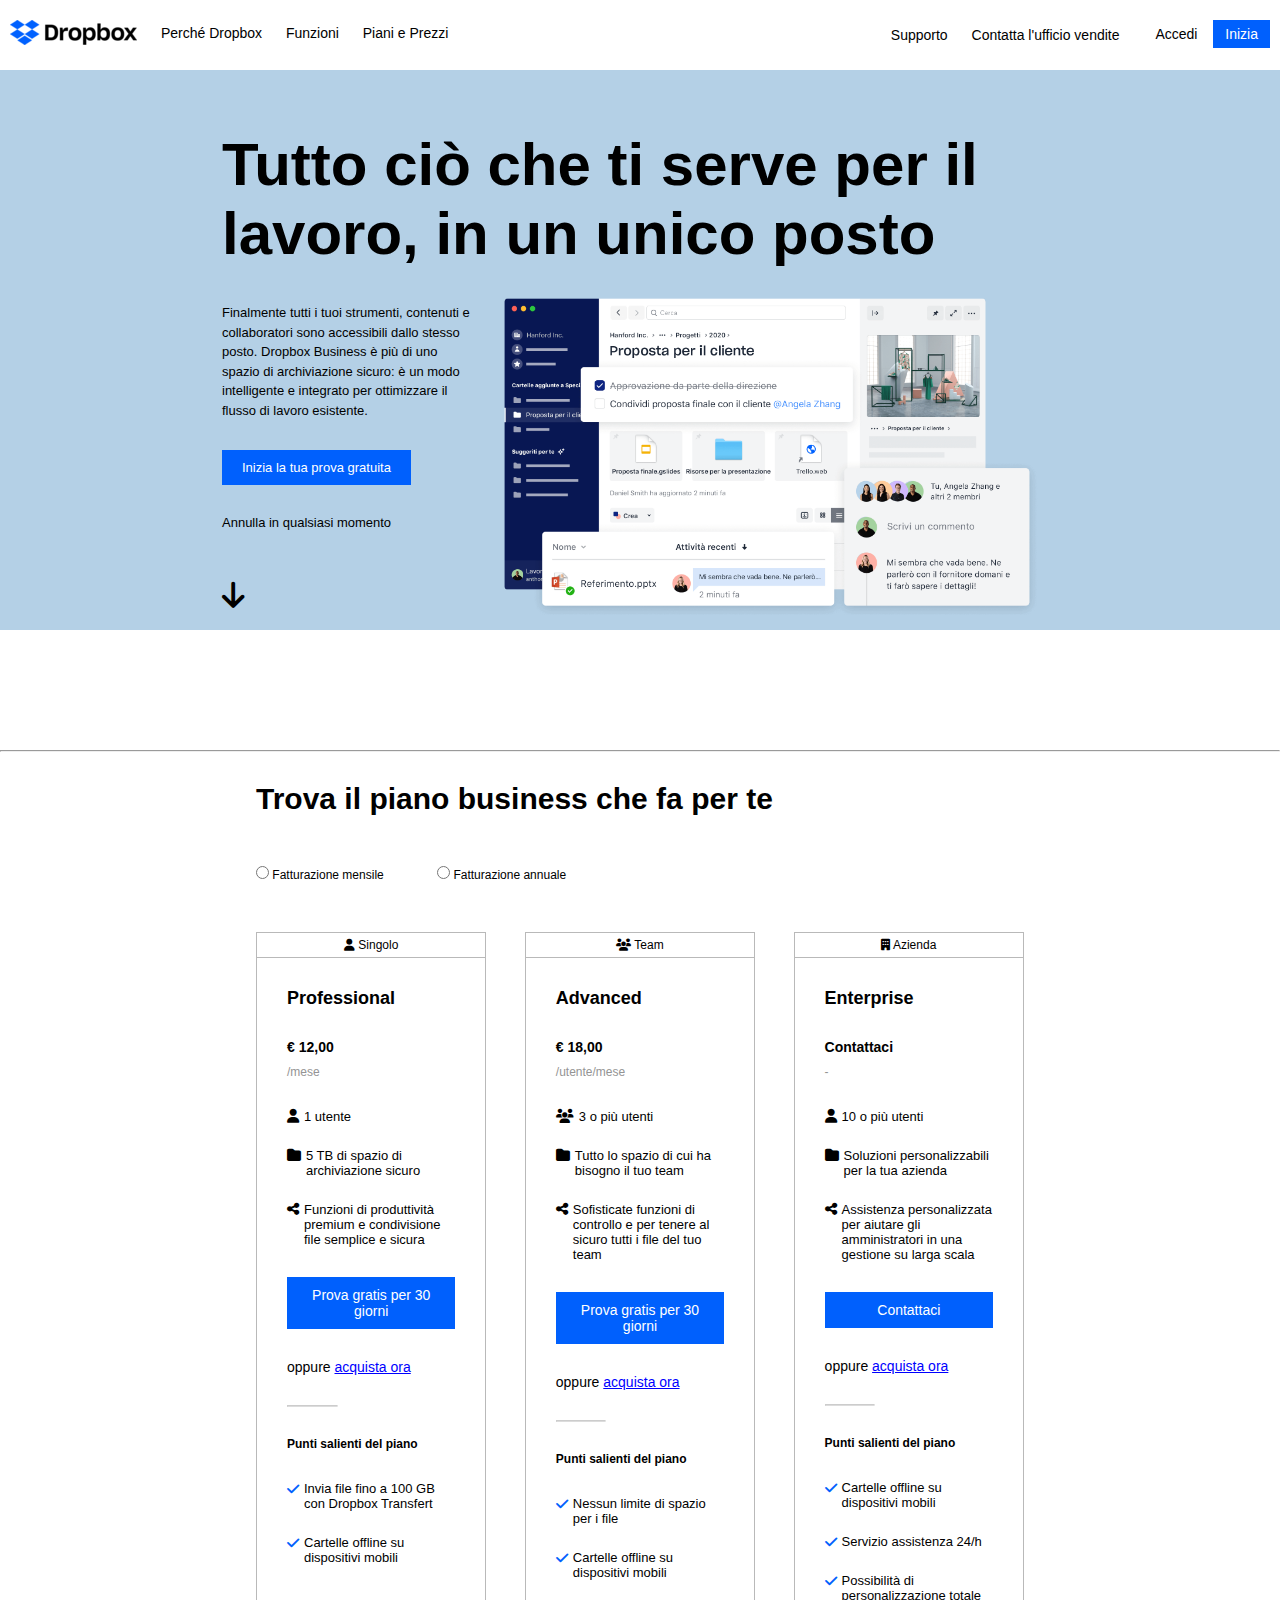
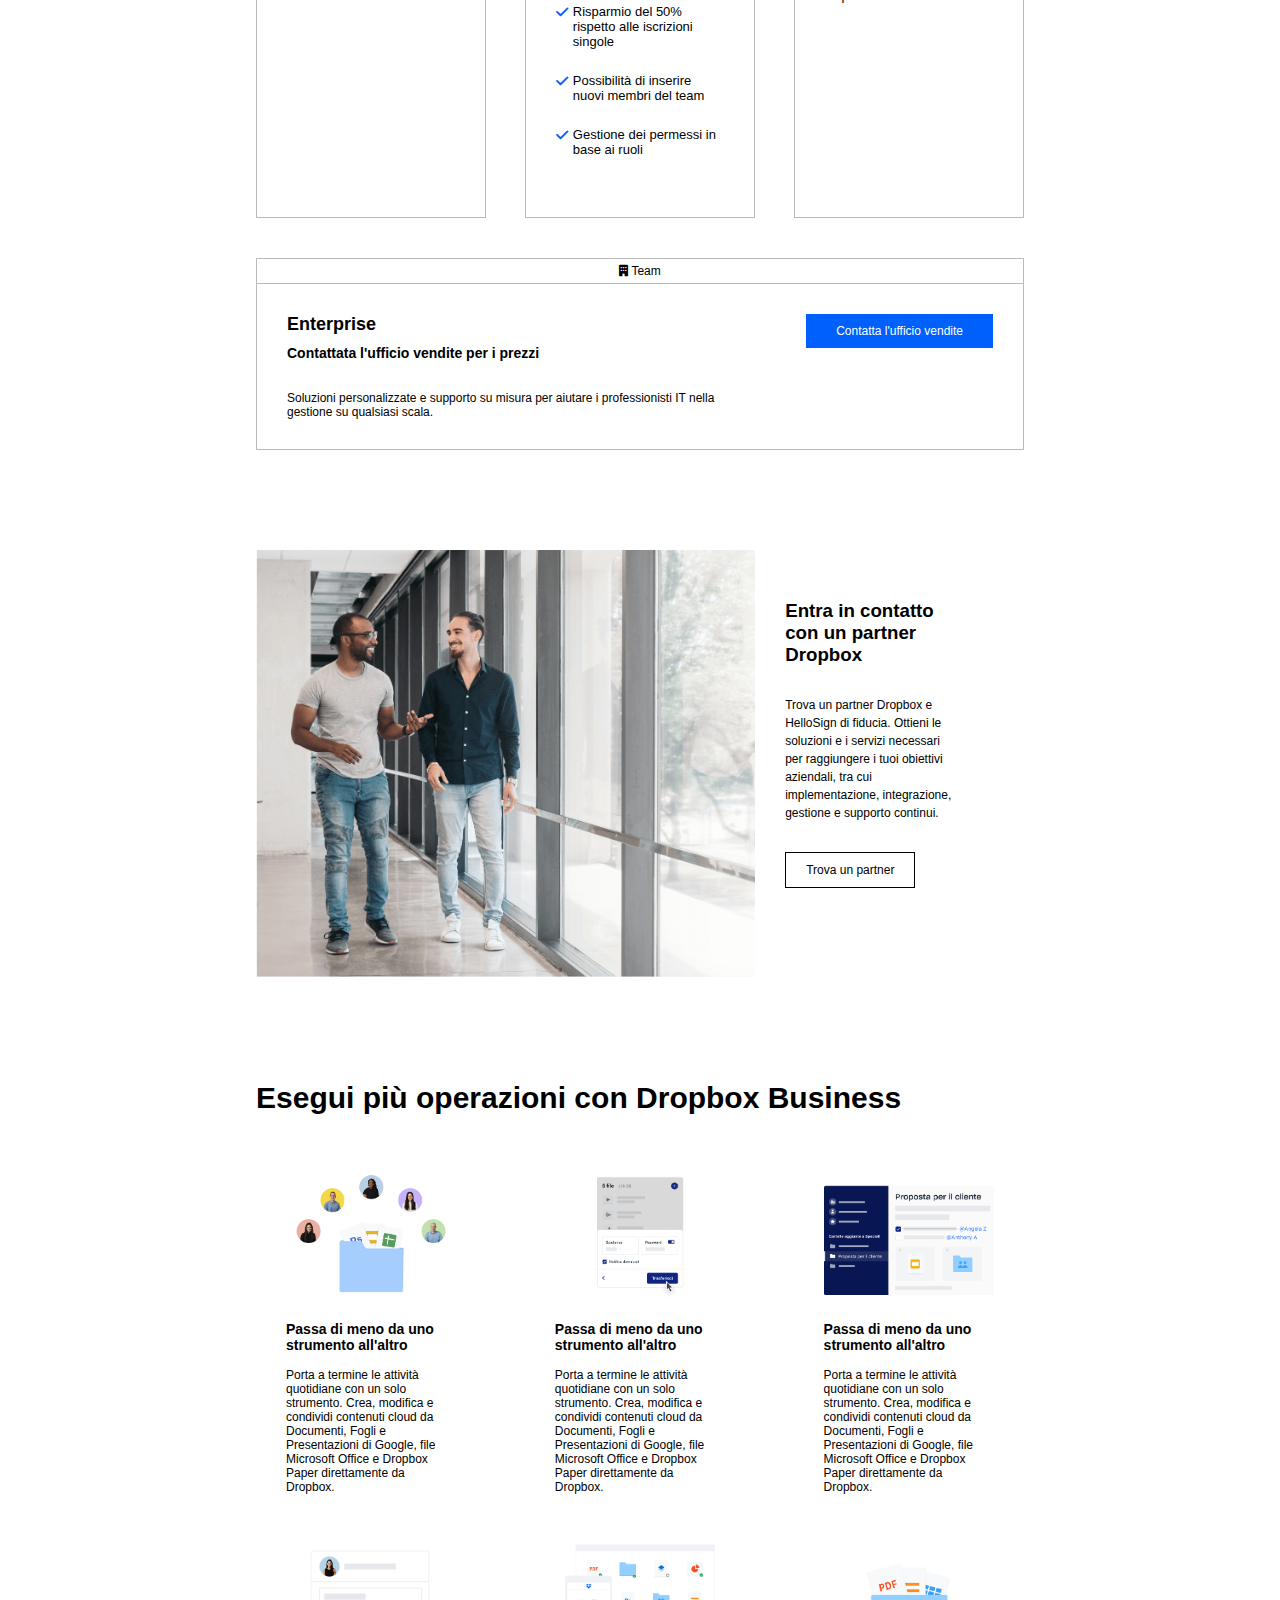
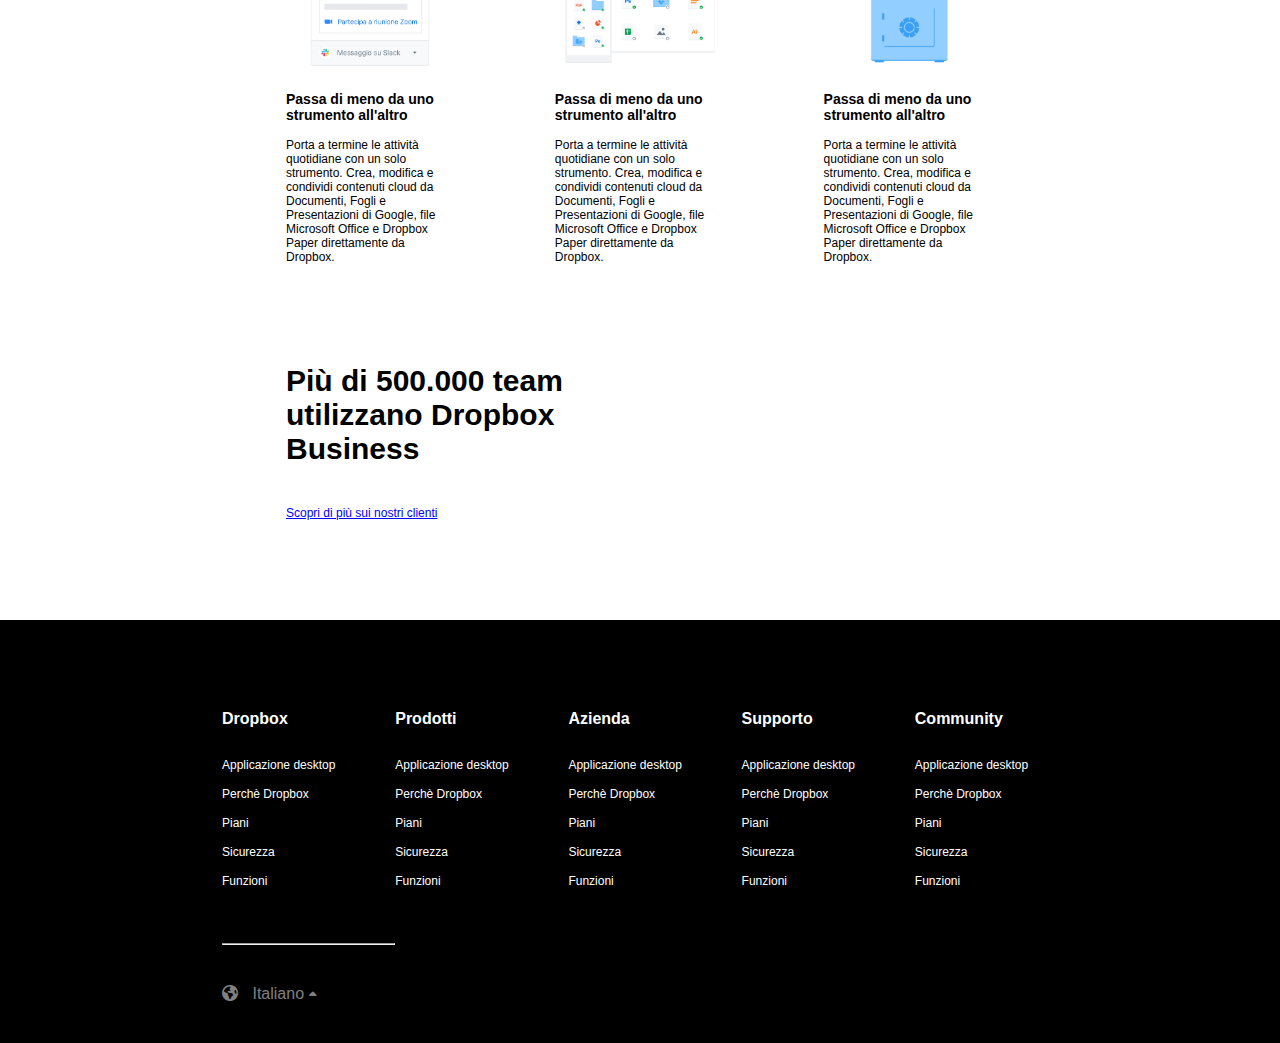
==== commit 68ff75a9: "[DONE] Esercizio terminato" ====
--- a/index.html
+++ b/index.html
@@ -466,10 +466,10 @@
         </div>
         <!-- laguage -->
         <hr class="col-20 mt-40 color-grey">
-        <div class="mt-40 color-grey">
-          <i class="fa-solid fa-earth-americas"></i>
-          <span class="language px-10">Italiano</span>
-          <i class="fa-solid fa-caret-up"></i>
+        <div class="mt-40 color-grey pb-40">
+          <i class="fa-solid fa-earth-americas pr-10"></i>
+          <span class="language">Italiano</span>
+          <i class="fa-solid fa-caret-up font-12"></i>
         </div>
       </div>
     </footer> 
--- a/css/style.css
+++ b/css/style.css
@@ -89,6 +89,10 @@
   padding: 0px 10px;
 }
 
+.pr-10{
+  padding-right: 10px;
+}
+
 .py-20{
   padding: 20px 0px;
 }
@@ -107,6 +111,10 @@
 
 .pl-30{
   padding-left: 30px;
+}
+
+.pb-40{
+  padding-bottom: 40px;
 }
 
 .pt-50{
@@ -370,6 +378,7 @@
 footer{
   background-color: #000;
   color: #fff;
+
 }
 
 footer ul li{
